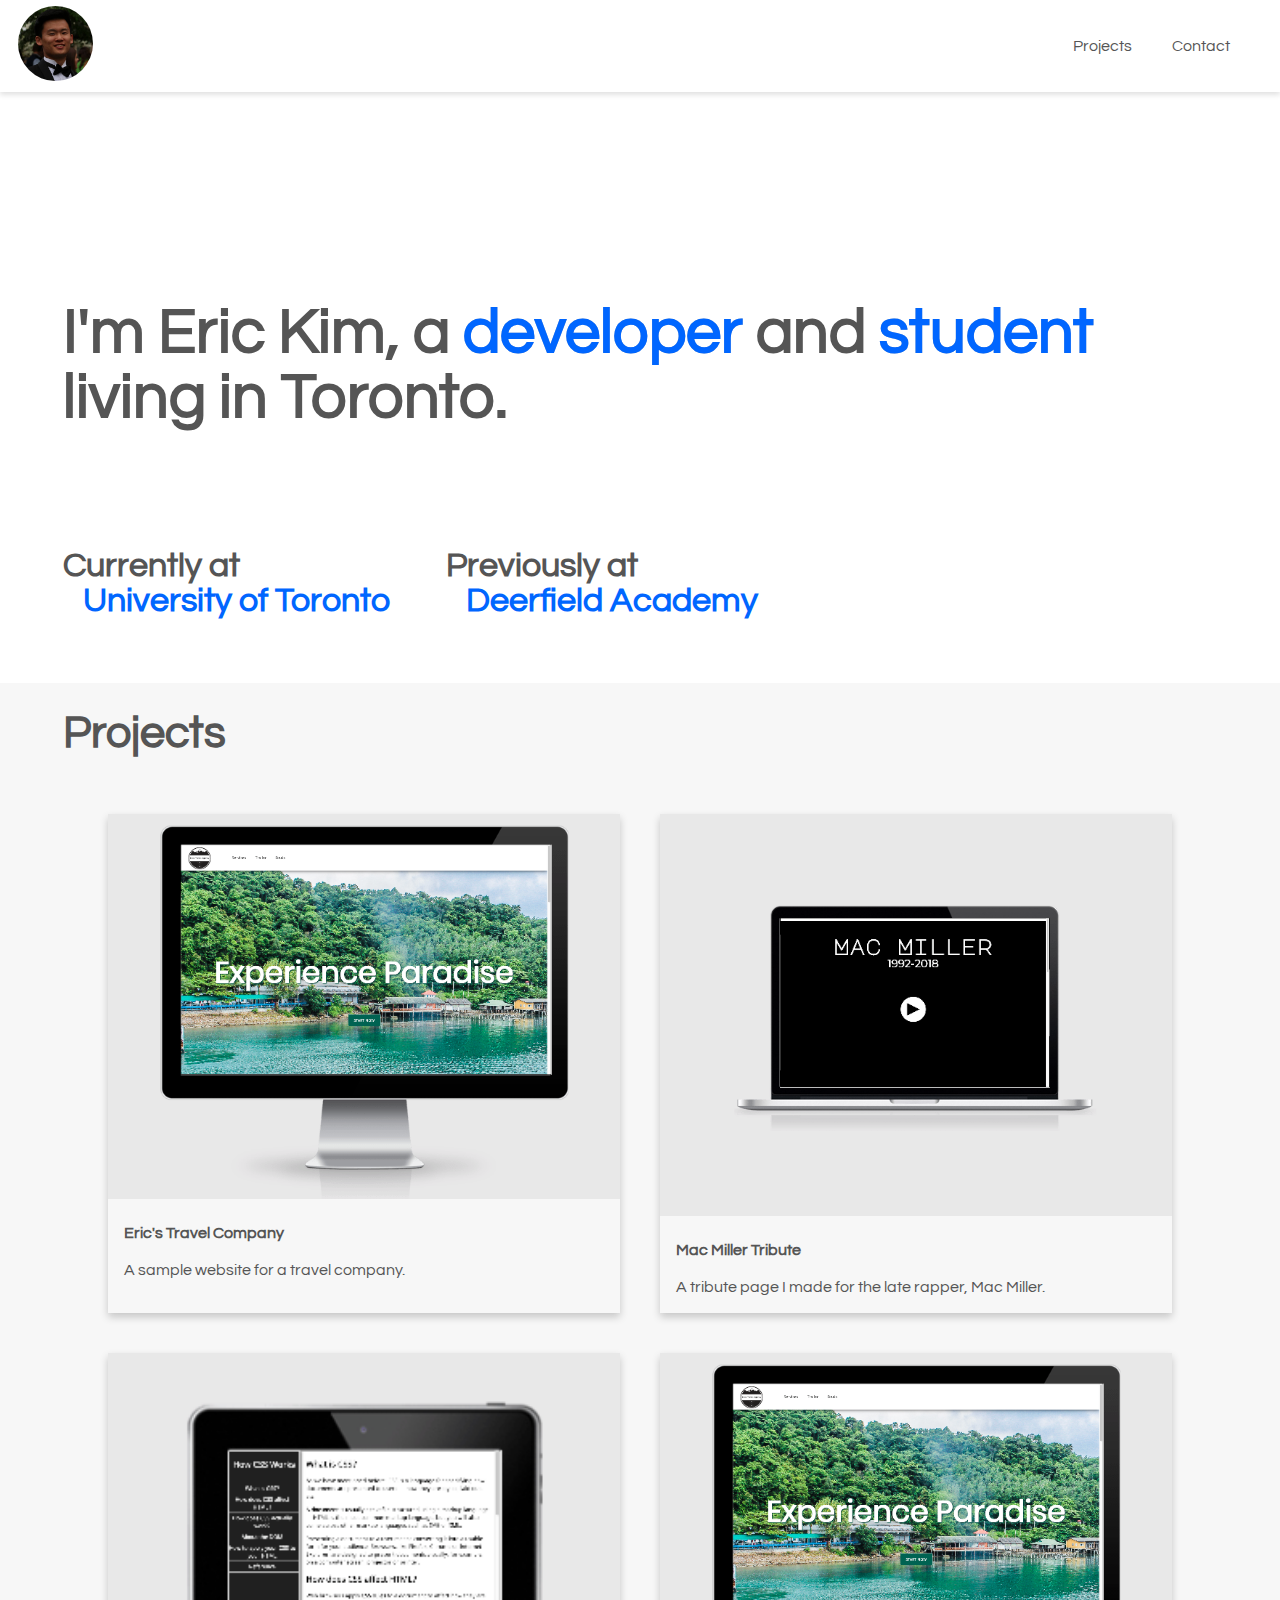
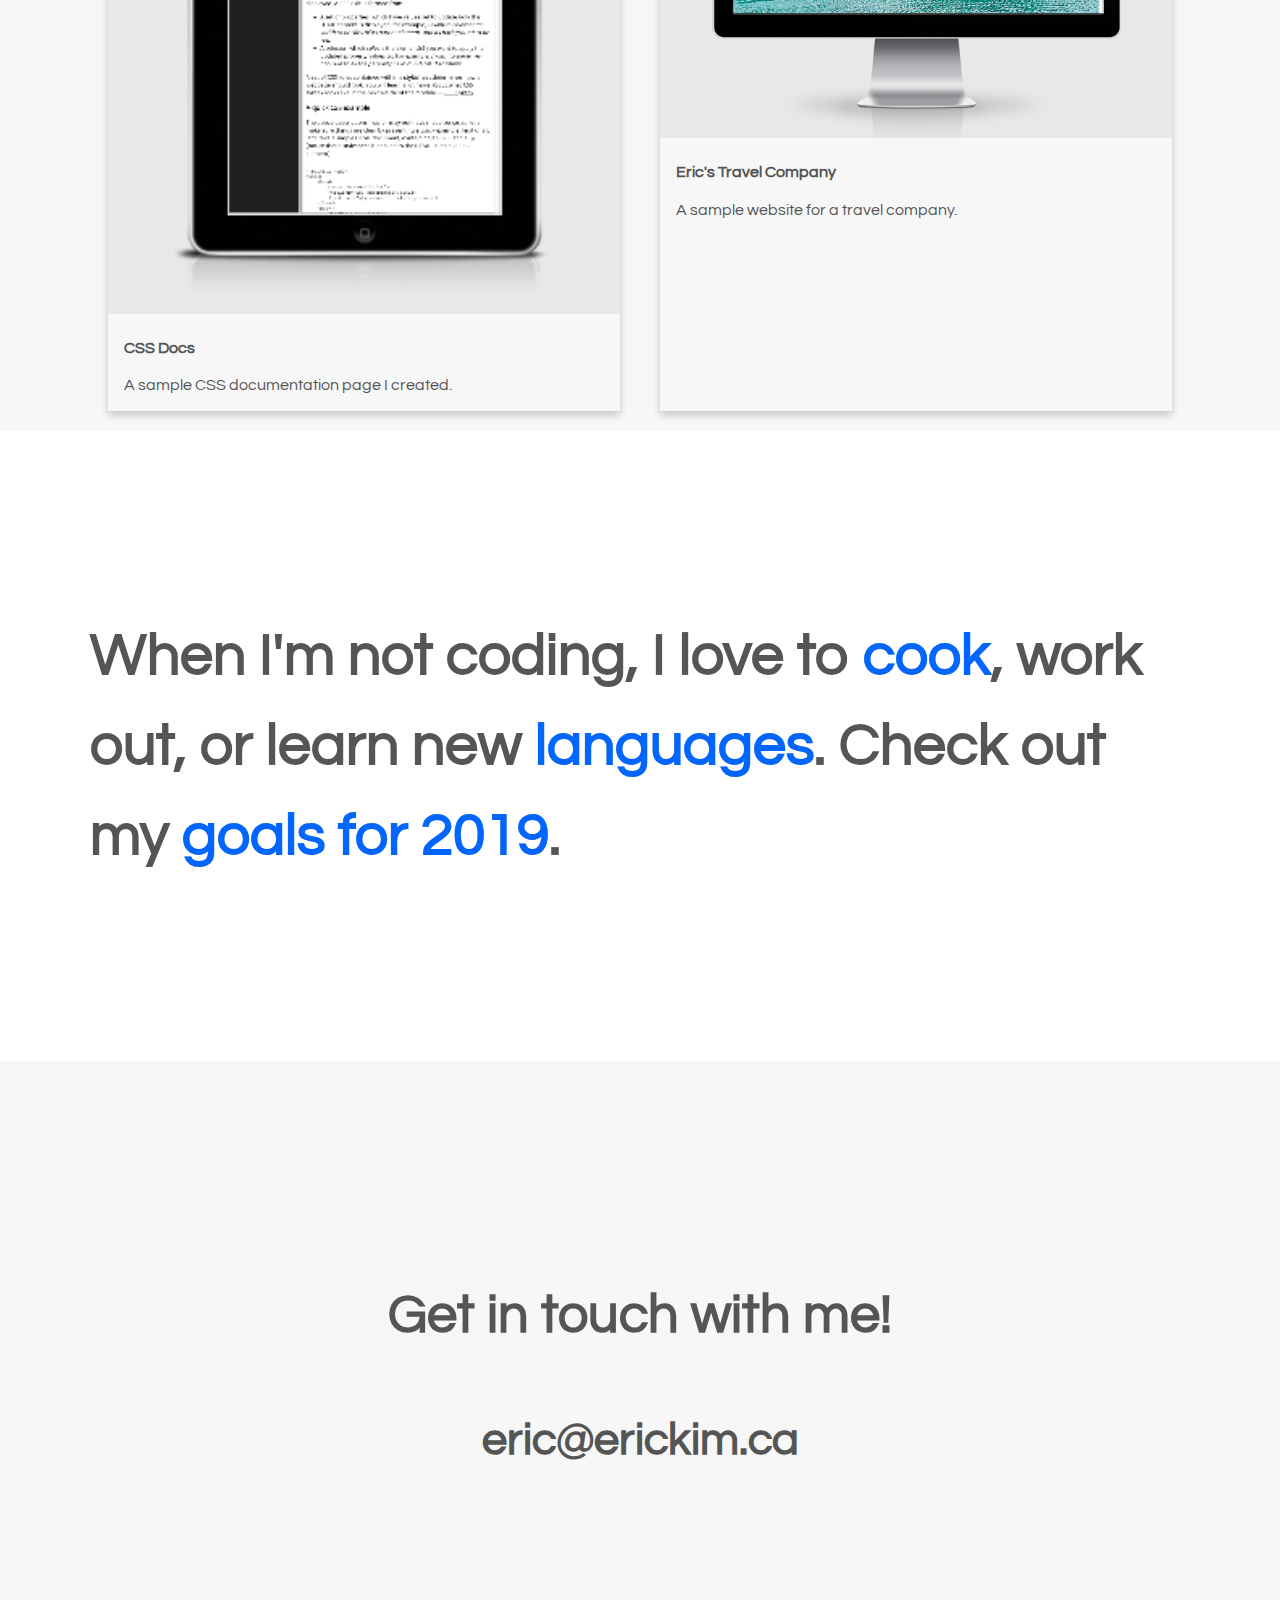
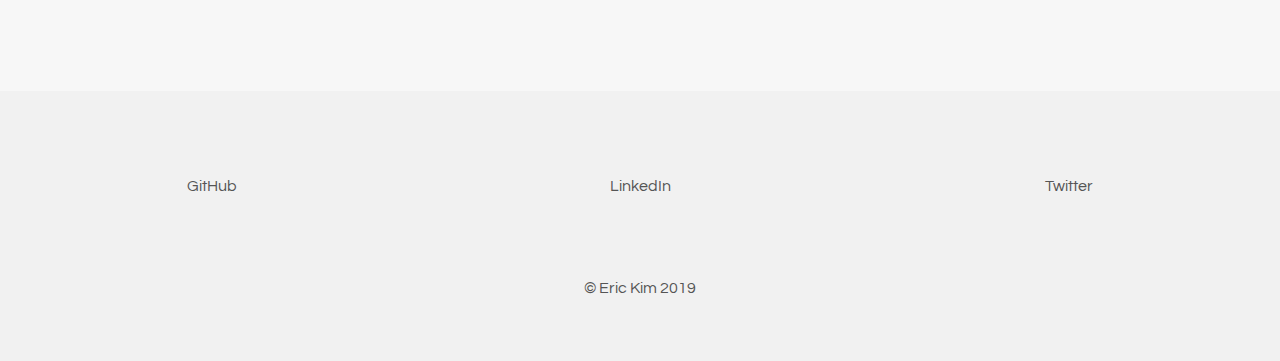
==== index.html @ 54607ae6 "changed footer layout to look better on smaller screens, updated email in extra-about" ====
<!DOCTYPE html>
<html>

<head>
    <meta charset="utf-8" />
    <meta http-equiv="X-UA-Compatible" content="IE=edge">
    <title>Eric Kim - Developer</title>
    <meta name="viewport" content="width=device-width, initial-scale=1">
    <link rel="stylesheet" type="text/css" media="screen" href="main.css" />
    <script src="main.js"></script>
    <link href='https://fonts.googleapis.com/css?family=Questrial' rel='stylesheet'>
    <link href='https://fonts.googleapis.com/css?family=Questrial' rel='stylesheet'>
</head>

<body>
    <nav id="navbar">
        <a href="#Home">
            <div id="profile"><img src="media/profile.jpg"></div>
            <!--<div id="logo"><b>E</b></div>-->
        </a>
        <ul id="nav-list">
            <li>
                <a href="#projects">Projects</a>
            </li>
            <li>
                <a href="#contact">Contact</a>
            </li>
        </ul>
    </nav>
    <section id="welcome-section">
        <h1>I'm Eric Kim, a <a href="https://github.com/realerickim" target="_blank">
            developer</a> and <a href="https://cssu.ca/" target="_blank">student</a> 
            living in Toronto.
        </h1>
    </section>
    <section id="current-status">
        <div id="current-working" class="link-effect">
            <h2>Currently at<br><a href="https://www.utoronto.ca/">University of Toronto</a></h2>
        </div>
        <div id="previously-working" class="link-effect">
            <h2>Previously at<br><a href="https://deerfield.edu/">Deerfield Academy</a></h2>
        </div>
    </section>
    <section id="projects">
        <h2>Projects</h2>
        <div id="project-tiles">   
            <div class="project-tile">
                <a href="https://realerickim.github.io/travel-company/" target="_blank">
                <img src="media/travel.png" style="width: 100%"> <!--Image generated from http://ami.responsivedesign.is-->
                <div class="container">
                    <h4>Eric's Travel Company</h4>
                    <p>A sample website for a travel company.</p>
                </div>
                </a>
            </div>  
            <div class="project-tile">
                <a href="https://realerickim.github.io/mac-tribute/" target="_blank">
                <img src="media/mac.png" style="width: 100%">
                <div class="container">
                    <h4>Mac Miller Tribute</h4>
                    <p>A tribute page I made for the late rapper, Mac Miller.</p>
                </div>
                </a>
            </div>
            <div class="project-tile">
                <a href="https://realerickim.github.io/css-documentation/" target="_blank">
                <img src="media/css-doc.png" style="width: 100%">
                <div class="container">
                    <h4>CSS Docs</h4>
                    <p>A sample CSS documentation page I created.</p>
                </div>
                </a>
            </div>
            <div class="project-tile">
                <a href="" target="_blank">
                <img src="media/travel.png" style="width: 100%">
                <div class="container">
                    <h4>Eric's Travel Company</h4>
                    <p>A sample website for a travel company.</p>
                </div>
                </a>
            </div>
        </div>
    </section>
    <section id="extra-about">
        <h1>When I'm not coding, I love to <a href="https://www.instagram.com/erickimcooks/" target="_blank">
            cook</a>, work out, or learn new <a href="">languages</a>. 
            Check out my <a href="">goals for 2019</a>. 
        </h1> 
    </section>
    <section id="contact">
        <h1>Get in touch with me!</h1>
        <h2>eric@erickim.ca</h2>
    </section>
    <footer>
        <div id="links">
            <a href="https://github.com/realerickim" target="_blank">GitHub</a>
            <a href="https://www.linkedin.com/in/realerickim/" target="_blank">LinkedIn</a>
            <a href="https://twitter.com/realerickim" target="_blank">Twitter</a>
        </div>
        <div id="bottom"><span>&copy; Eric Kim 2019</span></div>
    </footer>
</body>

</html>
---- main.css ----
html, body{
    width: 100%;
    height: 100%;
    margin: 0;
    padding: 0;
    background: white;
    font-family: 'Questrial';
}
#navbar {
    position: absolute;
    top: 0;
    left: 0;
    right: 0;
    padding: 10px;
    width: 100%;
    box-sizing: border-box;
    box-shadow: 0 3px 5px 0 rgb(226, 226, 226);
}
#navbar * {
    display: inline;
}
#nav-list{
    margin-right: 20px;
    line-height: 40px;
    float: right;
    list-style: none;
    display: flex;
    flex-direction: row;
    font-size: 16px;
}
#nav-list a {
    margin-right: 20px;
    margin-left: 20px;
    text-decoration: none;
    color: rgb(85, 85, 85);
}
#profile {
    width: 36px;
    height: 36px;
    float: left;
    margin: 3px;
    margin-left: 15px;
    padding: 12px;
    display: flex;
    justify-content: center;
    align-items: center;
}
#profile img{
    width: 75px;
    height: 75px;
    border-radius: 50%;
}
#logo {
    float: left;
    border-radius: 50%;
    margin: 3px;
    margin-left: 15px;
    width: 36px;
    height: 36px;
    padding: 12px;
    background: rgb(3, 133, 255);
    border: 2px solid rgb(0, 102, 255);
    color: rgb(255, 255, 255);
    text-align: center;
    font: 35px 'Questrial', sans-serif;
}
#logo:hover {
    box-shadow: 2px 3px 5px 0 rgb(128, 128, 128);
}
#welcome-section {
    display: block;
    margin-left: 7vmin;
    margin-right: 5%;
    margin-top: 300px;
    margin-bottom: 10vmin;
}
#welcome-section h1 {
    color: rgb(85, 85, 85);
    font-size: 7vmin;
}
#welcome-section a {
    color: rgb(0, 102, 255);
    text-decoration: none;
    text-shadow: 0px 0.3px 0.3px rgb(187, 187, 187);
}
#welcome-section a:hover {
    color: rgb(85, 85, 85);
}
#current-status {
    color: rgb(85, 85, 85);
    display: flex;
    flex-direction: row;
    justify-content: flex-start;
    font-size: 2.5vmin;
    margin-left: 7vmin;
}
#current-status a {
    text-decoration: none;
    color: rgb(0, 102, 255);
}
#currently-working {
    margin-right: 4vmin;
}
#previously-working {
    margin-left: 4vmin;
}
.link-effect a::before,
.link-effect a::after {
	display: inline-block;
	opacity: 0;
	-webkit-transition: -webkit-transform 0.3s, opacity 0.2s;
	-moz-transition: -moz-transform 0.3s, opacity 0.2s;
	transition: transform 0.3s, opacity 0.2s;
}
.link-effect a::before {
	margin-right: 10px;
	content: '[';
	-webkit-transform: translateX(20px);
	-moz-transform: translateX(20px);
	transform: translateX(20px);
}
.link-effect a::after {
	margin-left: 10px;
	content: ']';
	-webkit-transform: translateX(-20px);
	-moz-transform: translateX(-20px);
	transform: translateX(-20px);
}
.link-effect a:hover::before,
.link-effect a:hover::after,
.link-effect a:focus::before,
.link-effect a:focus::after {
	opacity: 1;
	-webkit-transform: translateX(0px);
	-moz-transform: translateX(0px);
	transform: translateX(0px);
}

#projects {
    background: #f7f7f7;
    width: 100%;
}
#projects a {
    text-decoration: none;
    color: rgb(85, 85, 85);
}
#projects h2 {
    font-size: 5vmin;
    margin-left: 7vmin;
    padding-top: 3vmin;
    color: rgb(85, 85, 85);
}
#project-tiles {
    width: 100%;
    display: flex;
    flex-direction: row;
    flex-wrap: wrap;
    justify-content: center;
}
.project-tile {
    box-shadow: 0 4px 8px 0 rgba(0,0,0,0.2);
    transition: 0.3s;
    width: 40%;
    margin: 20px;
}
.project-tile:hover {
    box-shadow: 0 8px 16px 0 rgba(0,0,0,0.2);
}
.container {
    padding: 2px 16px;
}
#extra-about {
    display: flex;
    align-items: center;
    justify-content: center;
    margin: 10vmin;
    line-height: 10vmin;
    height: 50%;
}
#extra-about h1 {
    color: rgb(85, 85, 85);
    font-size: 6.5vmin;
}
#extra-about a {
    color: rgb(0, 102, 255);
    text-decoration: none;
    text-shadow: 0px 0.3px 0.3px rgb(187, 187, 187);
}
#extra-about a:hover {
    color: rgb(85, 85, 85);
}
#contact {
    background:#f7f7f7;
    height: 70%;
    display: flex;
    flex-direction: column;
    justify-content: center;
    align-items: center;
}
#contact h1 {
    color: rgb(85, 85, 85);
    font-size: 6vmin;
}
#contact h2 {
    color: rgb(85, 85, 85);
    font-size: 5vmin;
}
footer {
    height: 30%;
    background: #f1f1f1;
}
#links {
    height: 70%;
    display: flex;
    flex-direction: row;
    justify-content: space-around;
    align-items: center;
}
#links a {
    margin-right: 20px;
    margin-left: 20px;
    text-decoration: none;
    color: rgb(85, 85, 85);
}
#bottom {
    height: 30%;
    text-align: center;
    margin-bottom: 5px;
}
#bottom span {
    color: rgb(85, 85, 85);
}

@media screen and (max-width: 750px) {
    #welcome-section {
        margin-top: 200px;
    }
}

@media screen and (max-width: 470px) {
    .project-tile {
        width: 80%;
        margin: 20px;
    }
    #current-status {
        font-size: 4vmin;
        margin-left: 7vmin;
    }
    #previously-working {
        display: none;
    }
}

@media screen and (max-width: 365px) {
    #nav-list{
        margin-right: 0;
        line-height: 30px;
        float: right;
        list-style: none;
        display: flex;
        flex-direction: row;
        font-size: 16px;
    }
    #nav-list a {
        margin-right: 10px;
        margin-left: 10px;
        text-decoration: none;
        color: rgb(85, 85, 85);
    }
    #profile {
        width: 36px;
        height: 36px;
        float: left;
        margin-left: 5px;
        display: flex;
        justify-content: center;
        align-items: center;
    }
    #profile img{
        width: 60px;
        height: 60px;
        border-radius: 50%;
    }
}
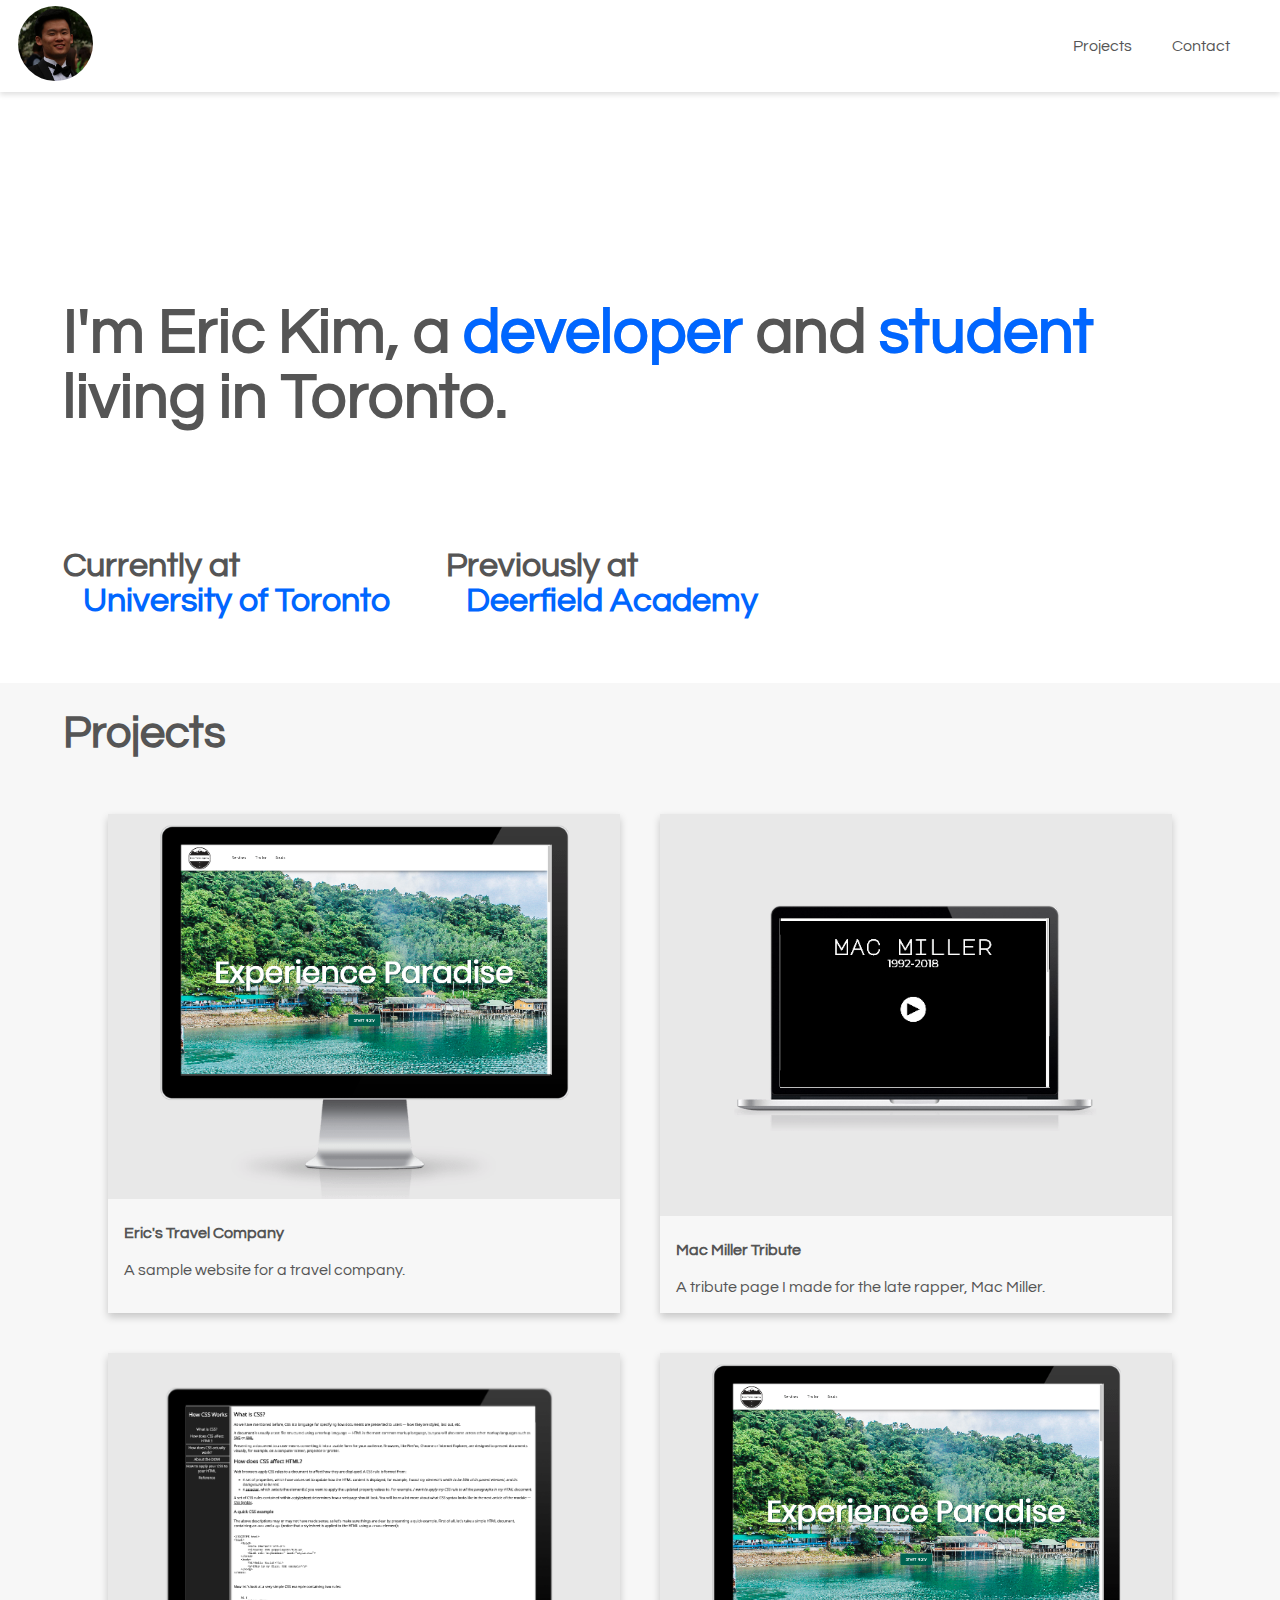
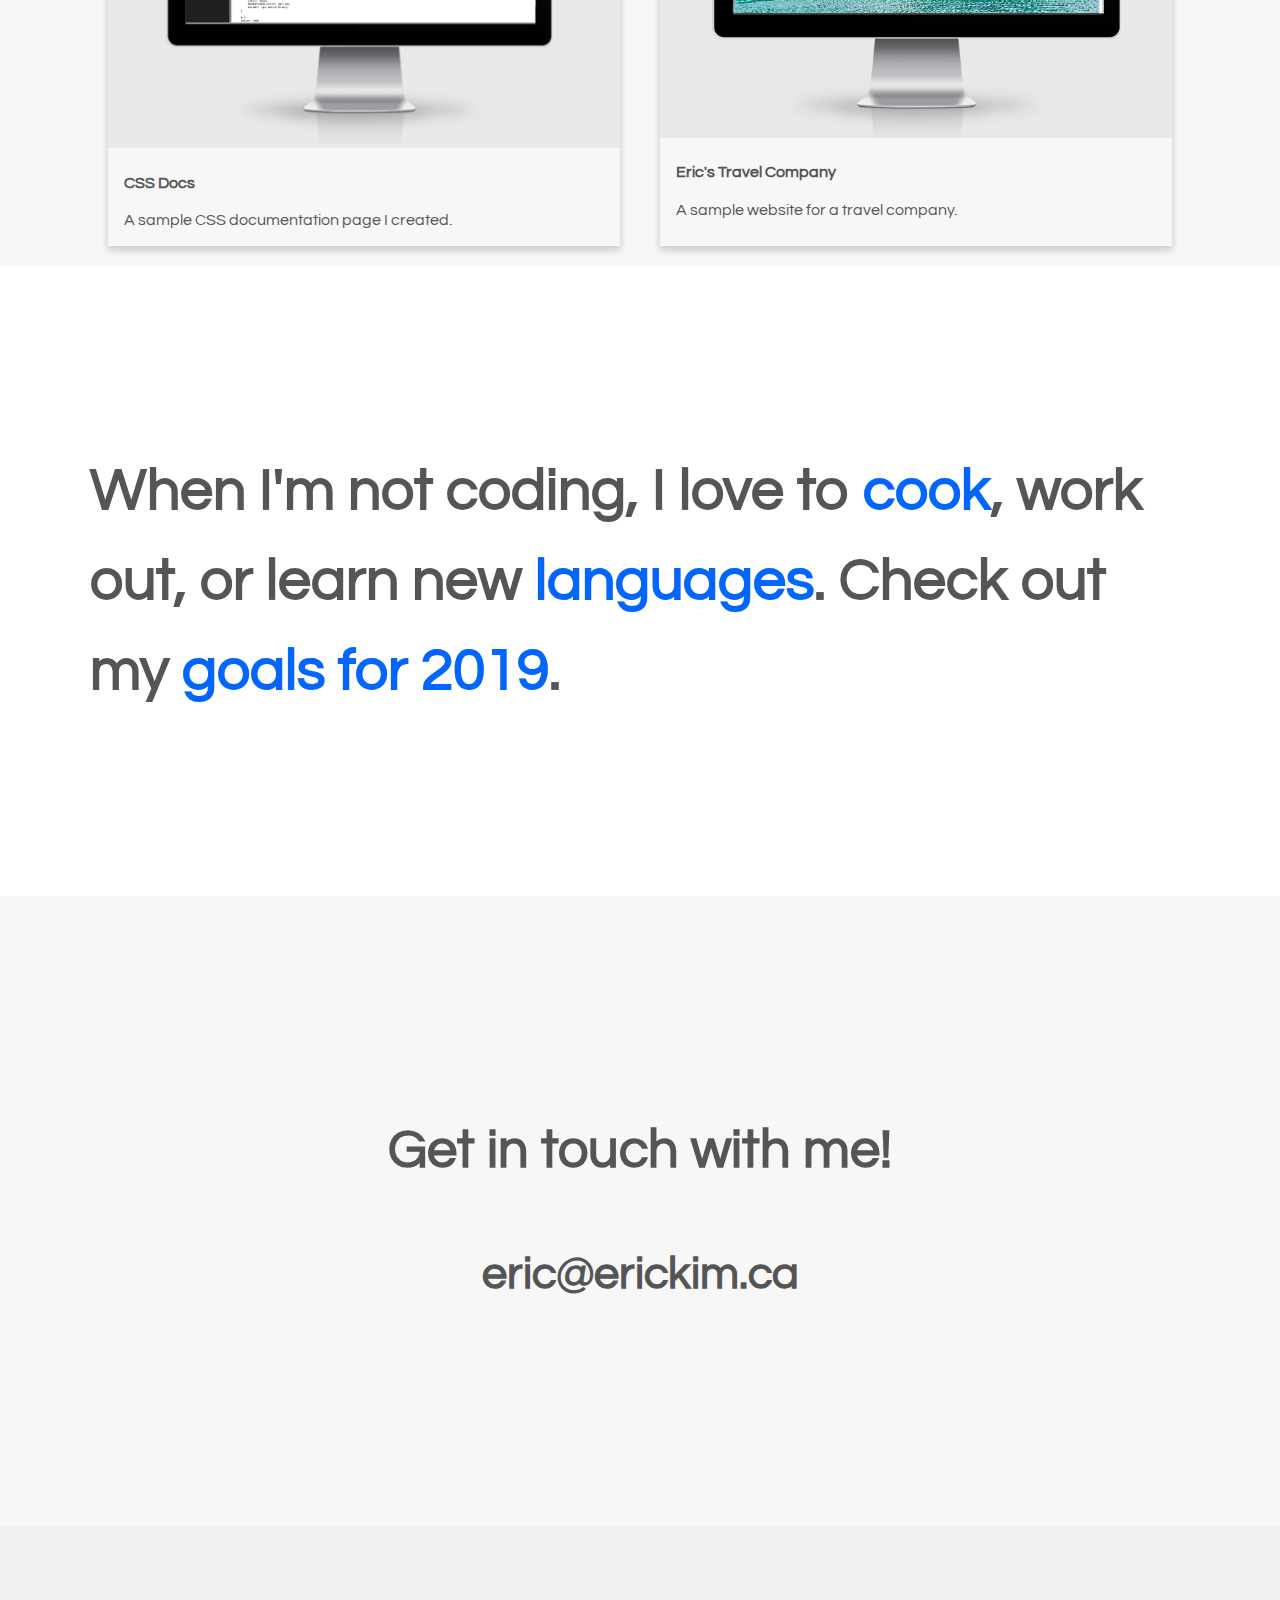
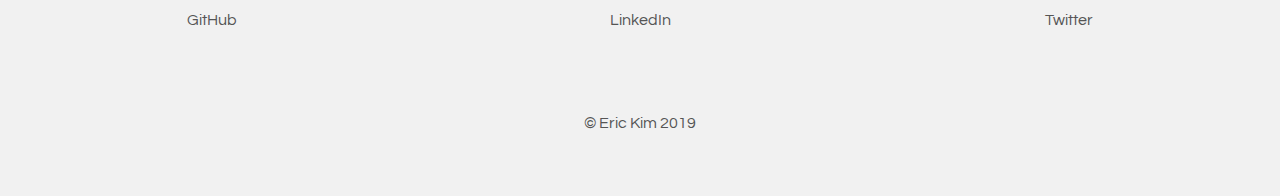
==== commit 4c65d142: "decreased height of project tiles on mobile by taking away description text" ====
--- a/index.html
+++ b/index.html
@@ -49,7 +49,7 @@
                 <img src="media/travel.png" style="width: 100%"> <!--Image generated from http://ami.responsivedesign.is-->
                 <div class="container">
                     <h4>Eric's Travel Company</h4>
-                    <p>A sample website for a travel company.</p>
+                    <p class="description">A sample website for a travel company.</p>
                 </div>
                 </a>
             </div>  
@@ -58,7 +58,7 @@
                 <img src="media/mac.png" style="width: 100%">
                 <div class="container">
                     <h4>Mac Miller Tribute</h4>
-                    <p>A tribute page I made for the late rapper, Mac Miller.</p>
+                    <p class="description">A tribute page I made for the late rapper, Mac Miller.</p>
                 </div>
                 </a>
             </div>
@@ -67,7 +67,7 @@
                 <img src="media/css-doc.png" style="width: 100%">
                 <div class="container">
                     <h4>CSS Docs</h4>
-                    <p>A sample CSS documentation page I created.</p>
+                    <p class="description">A sample CSS documentation page I created.</p>
                 </div>
                 </a>
             </div>
@@ -76,7 +76,7 @@
                 <img src="media/travel.png" style="width: 100%">
                 <div class="container">
                     <h4>Eric's Travel Company</h4>
-                    <p>A sample website for a travel company.</p>
+                    <p class="description">A sample website for a travel company.</p>
                 </div>
                 </a>
             </div>
--- a/main.css
+++ b/main.css
@@ -235,6 +235,9 @@
     #welcome-section {
         margin-top: 200px;
     }
+    .description {
+        display: none;
+    }
 }
 
 @media screen and (max-width: 470px) {
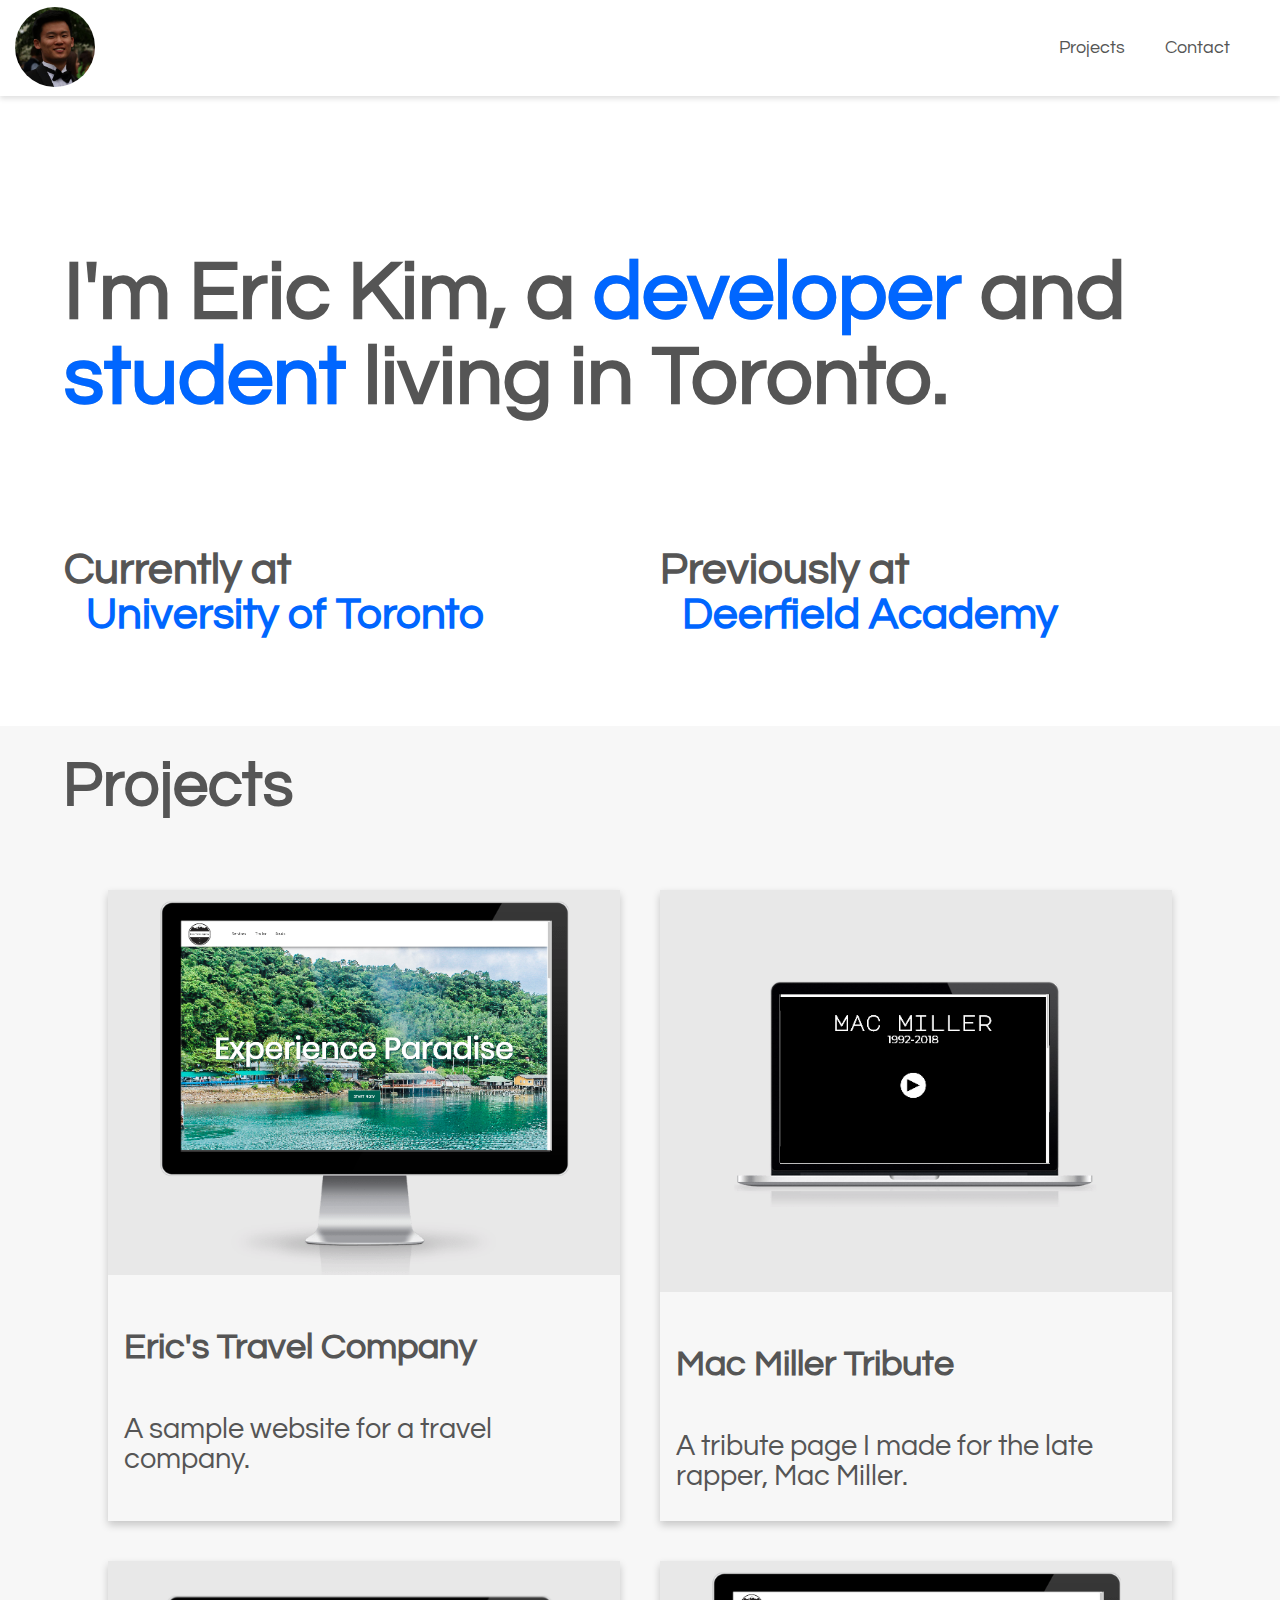
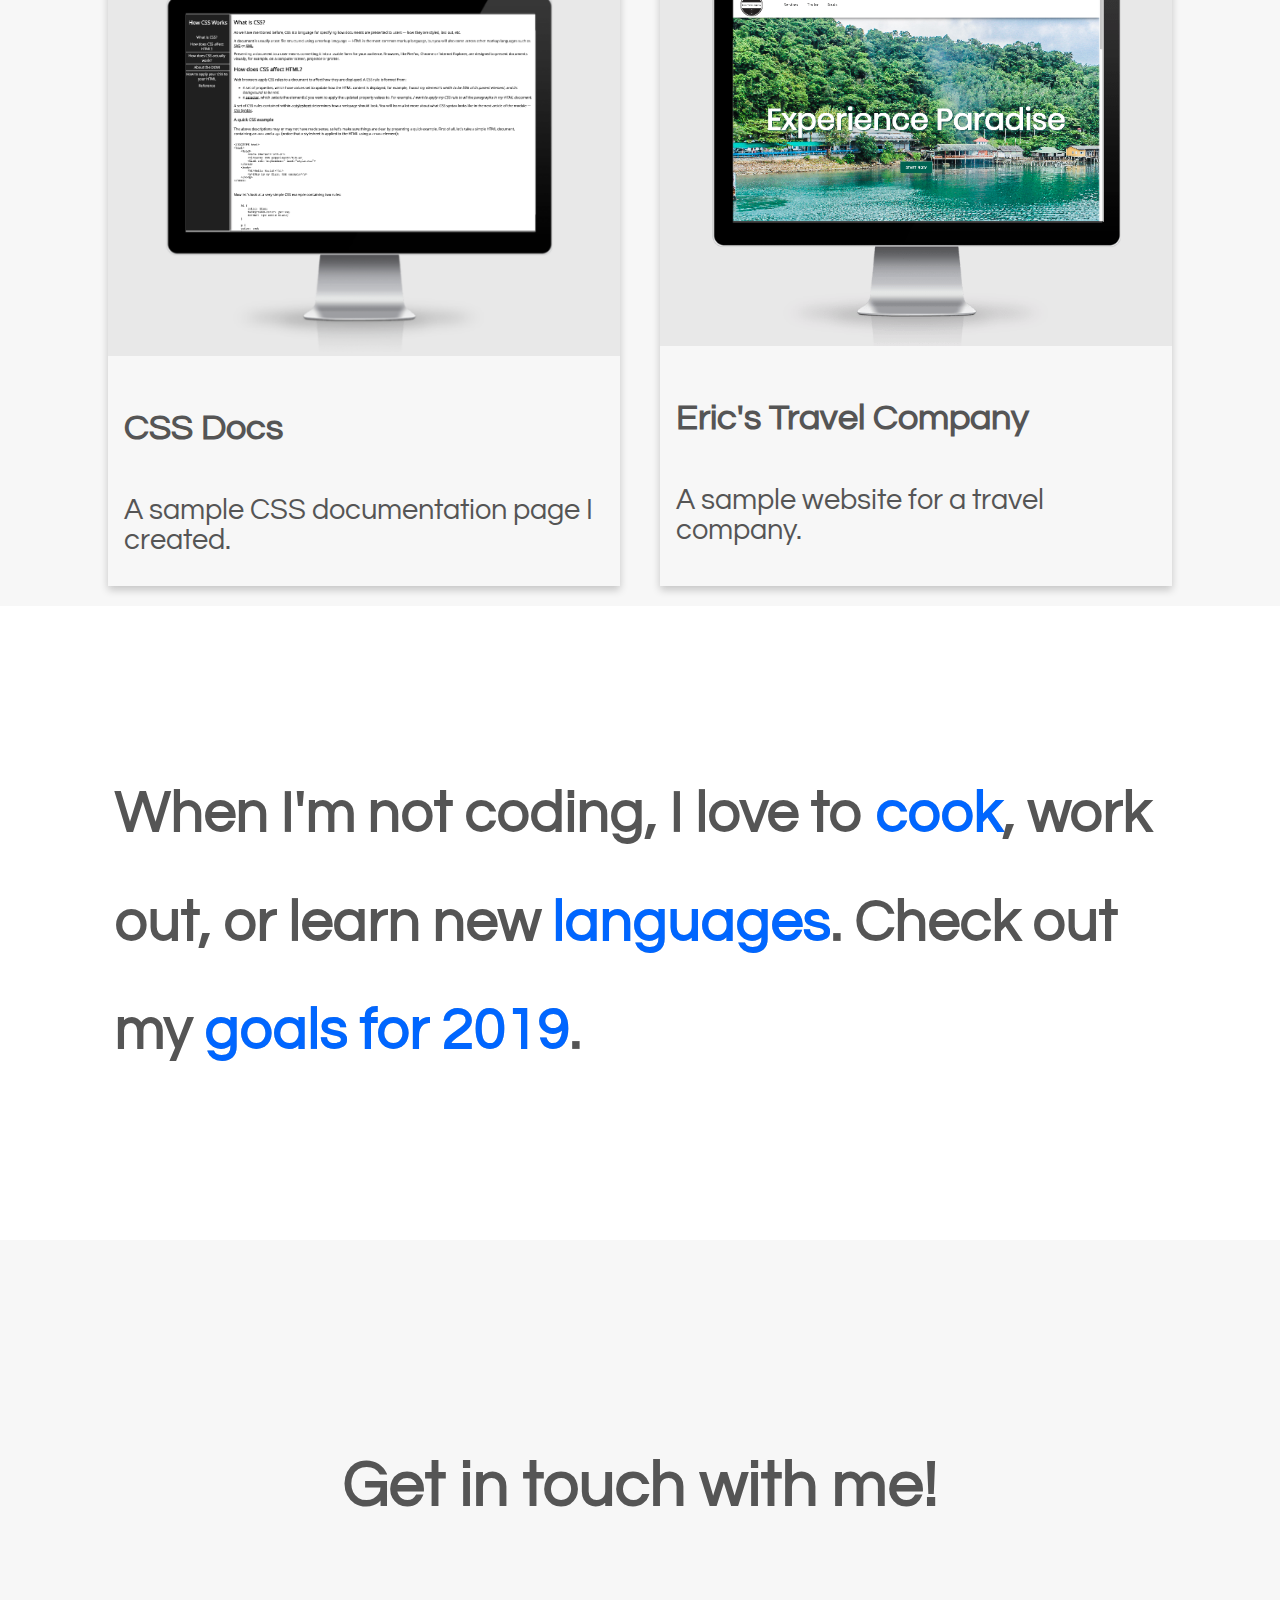
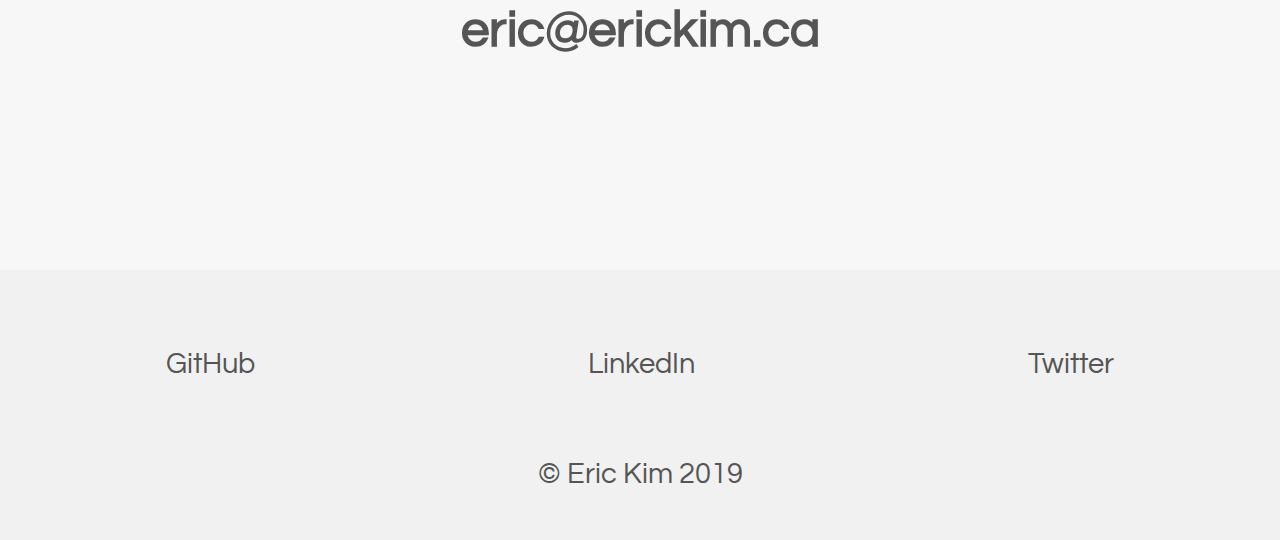
==== commit 9625653d: "made current status links open in new tab, added links to extra about" ====
--- a/index.html
+++ b/index.html
@@ -8,7 +8,6 @@
     <meta name="viewport" content="width=device-width, initial-scale=1">
     <link rel="stylesheet" type="text/css" media="screen" href="main.css" />
     <script src="main.js"></script>
-    <link href='https://fonts.googleapis.com/css?family=Questrial' rel='stylesheet'>
     <link href='https://fonts.googleapis.com/css?family=Questrial' rel='stylesheet'>
 </head>
 
@@ -35,10 +34,10 @@
     </section>
     <section id="current-status">
         <div id="current-working" class="link-effect">
-            <h2>Currently at<br><a href="https://www.utoronto.ca/">University of Toronto</a></h2>
+            <h2>Currently at<br><a href="https://www.utoronto.ca/" target="_blank">University of Toronto</a></h2>
         </div>
         <div id="previously-working" class="link-effect">
-            <h2>Previously at<br><a href="https://deerfield.edu/">Deerfield Academy</a></h2>
+            <h2>Previously at<br><a href="https://deerfield.edu/" target="_blank">Deerfield Academy</a></h2>
         </div>
     </section>
     <section id="projects">
@@ -84,8 +83,8 @@
     </section>
     <section id="extra-about">
         <h1>When I'm not coding, I love to <a href="https://www.instagram.com/erickimcooks/" target="_blank">
-            cook</a>, work out, or learn new <a href="">languages</a>. 
-            Check out my <a href="">goals for 2019</a>. 
+            cook</a>, work out, or learn new <a href="https://www.duolingo.com/realerickim" target="_blank">languages</a>. 
+            Check out my <a href="goals.html">goals for 2019</a>. 
         </h1> 
     </section>
     <section id="contact">
--- a/main.css
+++ b/main.css
@@ -26,7 +26,7 @@
     list-style: none;
     display: flex;
     flex-direction: row;
-    font-size: 16px;
+    font-size: 18px;
 }
 #nav-list a {
     margin-right: 20px;
@@ -38,7 +38,7 @@
     width: 36px;
     height: 36px;
     float: left;
-    margin: 3px;
+    margin: 7px;
     margin-left: 15px;
     padding: 12px;
     display: flex;
@@ -46,8 +46,8 @@
     align-items: center;
 }
 #profile img{
-    width: 75px;
-    height: 75px;
+    height: 80px;
+    width: 80px;
     border-radius: 50%;
 }
 #logo {
@@ -69,14 +69,14 @@
 }
 #welcome-section {
     display: block;
-    margin-left: 7vmin;
-    margin-right: 5%;
-    margin-top: 300px;
+    margin-left: 5vmax;
+    margin-right: 5vmax;
+    margin-top: 250px;
     margin-bottom: 10vmin;
 }
 #welcome-section h1 {
     color: rgb(85, 85, 85);
-    font-size: 7vmin;
+    font-size: 6.5vmax;
 }
 #welcome-section a {
     color: rgb(0, 102, 255);
@@ -91,18 +91,18 @@
     display: flex;
     flex-direction: row;
     justify-content: flex-start;
-    font-size: 2.5vmin;
-    margin-left: 7vmin;
+    font-size: 2.3vmax;
+    margin-left: 5vmax;
 }
 #current-status a {
     text-decoration: none;
     color: rgb(0, 102, 255);
 }
 #currently-working {
-    margin-right: 4vmin;
+    margin-right: 12vw;
 }
 #previously-working {
-    margin-left: 4vmin;
+    margin-left: 12vw;
 }
 .link-effect a::before,
 .link-effect a::after {
@@ -145,7 +145,7 @@
     color: rgb(85, 85, 85);
 }
 #projects h2 {
-    font-size: 5vmin;
+    font-size: 7vmin;
     margin-left: 7vmin;
     padding-top: 3vmin;
     color: rgb(85, 85, 85);
@@ -163,6 +163,12 @@
     width: 40%;
     margin: 20px;
 }
+.project-tile h4 {
+    font-size: 4vmin;
+}
+.project-tile p {
+    font-size: 3.2vmin;
+}
 .project-tile:hover {
     box-shadow: 0 8px 16px 0 rgba(0,0,0,0.2);
 }
@@ -173,13 +179,13 @@
     display: flex;
     align-items: center;
     justify-content: center;
-    margin: 10vmin;
-    line-height: 10vmin;
-    height: 50%;
+    margin: 9vmax;
+    line-height: 8.5vmax;
+    max-height: 100%;
 }
 #extra-about h1 {
     color: rgb(85, 85, 85);
-    font-size: 6.5vmin;
+    font-size: 4.5vmax;
 }
 #extra-about a {
     color: rgb(0, 102, 255);
@@ -198,14 +204,18 @@
     align-items: center;
 }
 #contact h1 {
-    color: rgb(85, 85, 85);
-    font-size: 6vmin;
+    text-align: center;
+    margin-left: 6vmax;
+    margin-right: 6vmax;
+    color: rgb(85, 85, 85);
+    font-size: 5vmax;
 }
 #contact h2 {
     color: rgb(85, 85, 85);
-    font-size: 5vmin;
+    font-size: 4vmax;
 }
 footer {
+    font-size: 2.3vmax;
     height: 30%;
     background: #f1f1f1;
 }
@@ -236,6 +246,9 @@
         margin-top: 200px;
     }
     .description {
+        display: none;
+    }
+    #previously-working {
         display: none;
     }
 }
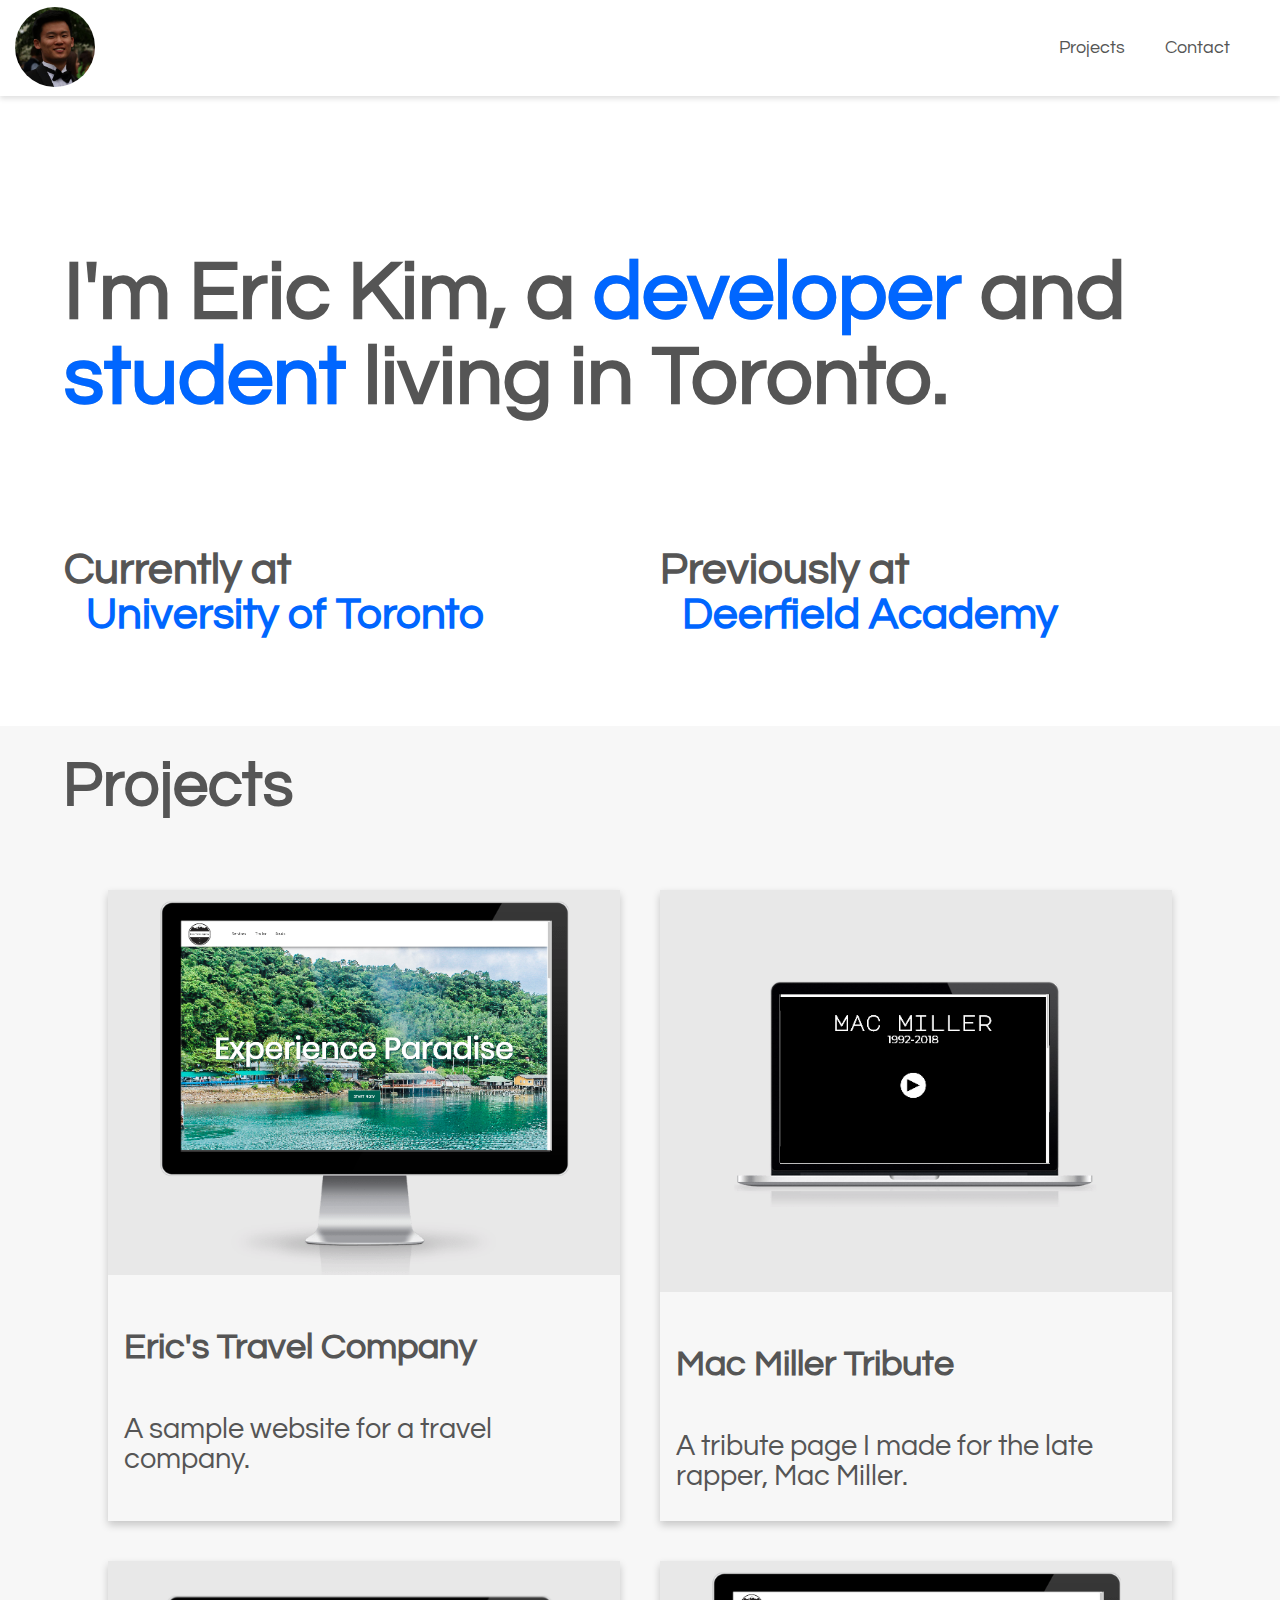
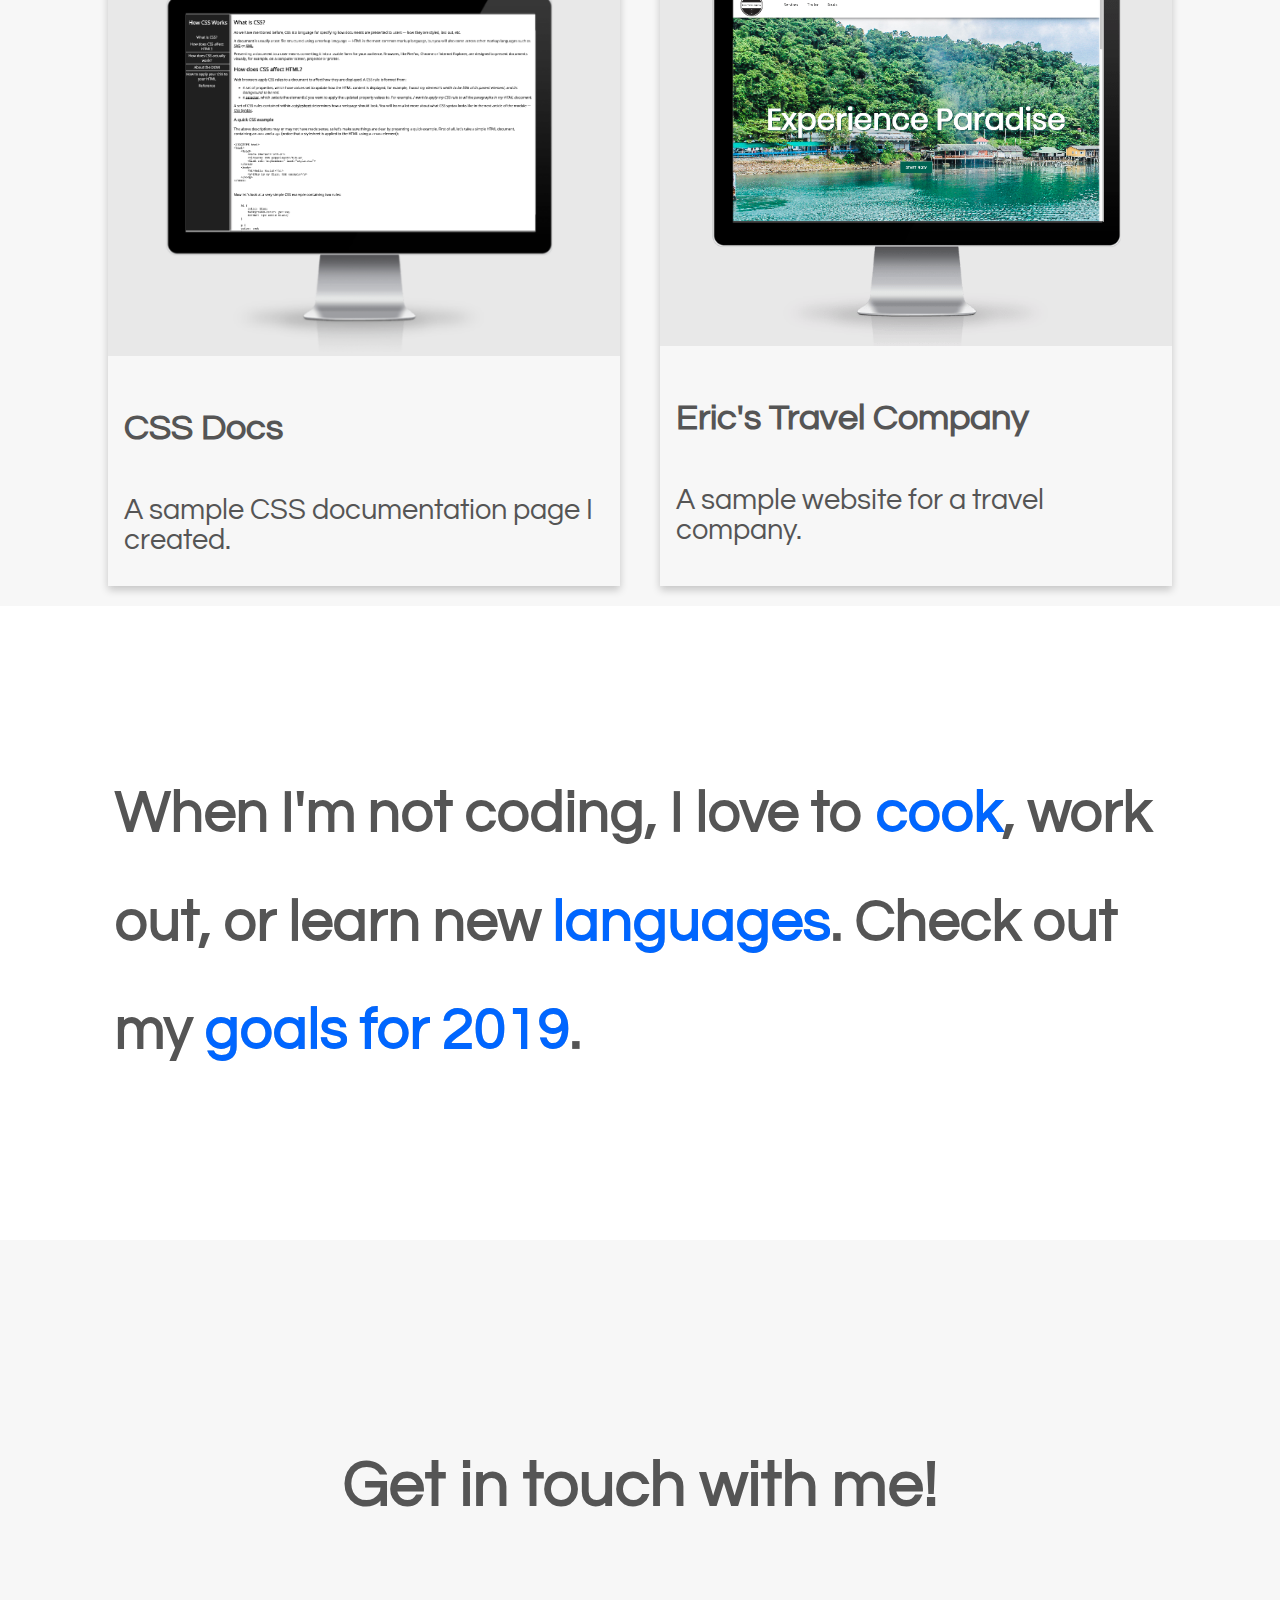
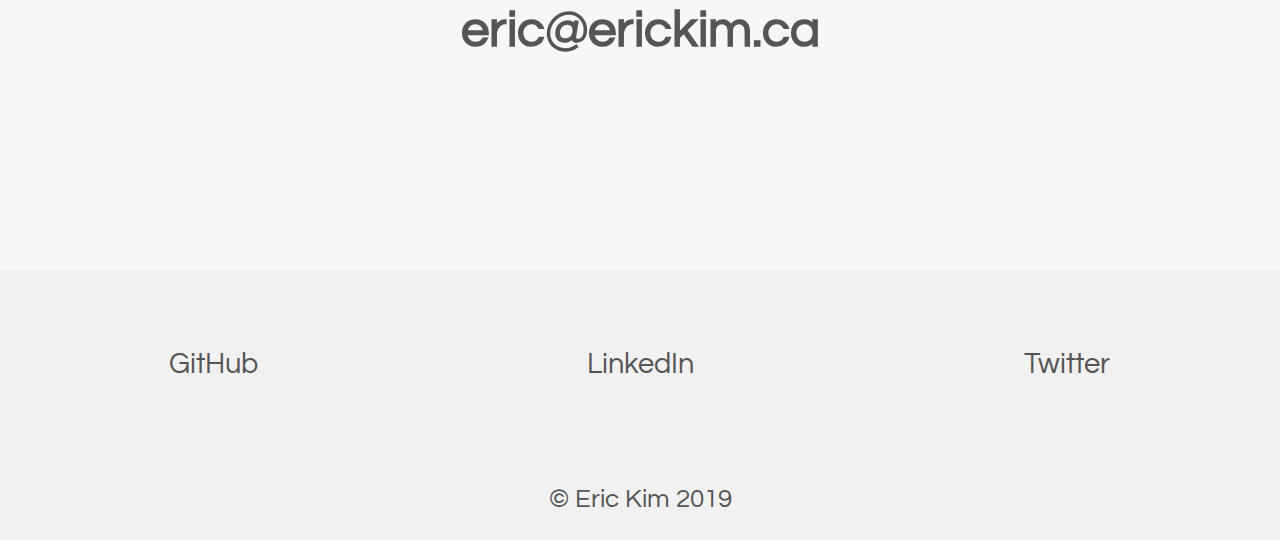
==== commit c0951084: "changed background color when hovering over footer links" ====
--- a/index.html
+++ b/index.html
@@ -1,5 +1,5 @@
 <!DOCTYPE html>
-<html>
+<html lang="en">
 
 <head>
     <meta charset="utf-8" />
@@ -13,9 +13,8 @@
 
 <body>
     <nav id="navbar">
-        <a href="#Home">
-            <div id="profile"><img src="media/profile.jpg"></div>
-            <!--<div id="logo"><b>E</b></div>-->
+        <a href="index.html">
+            <div id="profile"><img src="media/profile.jpg" alt="Profile photo of Eric Kim"></div>
         </a>
         <ul id="nav-list">
             <li>
@@ -45,7 +44,7 @@
         <div id="project-tiles">   
             <div class="project-tile">
                 <a href="https://realerickim.github.io/travel-company/" target="_blank">
-                <img src="media/travel.png" style="width: 100%"> <!--Image generated from http://ami.responsivedesign.is-->
+                <img src="media/travel.png" style="width: 100%" alt="Screenshot of the Eric's Travel Company website"> <!--Image generated from http://ami.responsivedesign.is-->
                 <div class="container">
                     <h4>Eric's Travel Company</h4>
                     <p class="description">A sample website for a travel company.</p>
@@ -54,7 +53,7 @@
             </div>  
             <div class="project-tile">
                 <a href="https://realerickim.github.io/mac-tribute/" target="_blank">
-                <img src="media/mac.png" style="width: 100%">
+                <img src="media/mac.png" style="width: 100%" alt="Screenshot of the Mac Miller Tribute page">
                 <div class="container">
                     <h4>Mac Miller Tribute</h4>
                     <p class="description">A tribute page I made for the late rapper, Mac Miller.</p>
@@ -63,7 +62,7 @@
             </div>
             <div class="project-tile">
                 <a href="https://realerickim.github.io/css-documentation/" target="_blank">
-                <img src="media/css-doc.png" style="width: 100%">
+                <img src="media/css-doc.png" style="width: 100%" alt="Screenshot of Eric's CSS Documentation page">
                 <div class="container">
                     <h4>CSS Docs</h4>
                     <p class="description">A sample CSS documentation page I created.</p>
@@ -72,7 +71,7 @@
             </div>
             <div class="project-tile">
                 <a href="" target="_blank">
-                <img src="media/travel.png" style="width: 100%">
+                <img src="media/travel.png" style="width: 100%" alt="Screenshot of one of Eric's Projects">
                 <div class="container">
                     <h4>Eric's Travel Company</h4>
                     <p class="description">A sample website for a travel company.</p>
@@ -93,9 +92,9 @@
     </section>
     <footer>
         <div id="links">
-            <a href="https://github.com/realerickim" target="_blank">GitHub</a>
-            <a href="https://www.linkedin.com/in/realerickim/" target="_blank">LinkedIn</a>
-            <a href="https://twitter.com/realerickim" target="_blank">Twitter</a>
+            <a href="https://github.com/realerickim" target="_blank" id="link">GitHub</a>
+            <a href="https://www.linkedin.com/in/realerickim/" target="_blank" id="link">LinkedIn</a>
+            <a href="https://twitter.com/realerickim" target="_blank" id="link">Twitter</a>
         </div>
         <div id="bottom"><span>&copy; Eric Kim 2019</span></div>
     </footer>
--- a/main.css
+++ b/main.css
@@ -227,18 +227,62 @@
     align-items: center;
 }
 #links a {
-    margin-right: 20px;
-    margin-left: 20px;
-    text-decoration: none;
-    color: rgb(85, 85, 85);
+    text-decoration: none;
+    color: rgb(85, 85, 85);
+}
+#link {
+    width: 100%;
+    height: 100%;
+    display: flex;
+    flex-direction: row;
+    justify-content: center;
+    align-items: center;
+}
+#link:hover{
+    background-color: rgb(223, 219, 219);
+    border-radius: 2px;
 }
 #bottom {
     height: 30%;
-    text-align: center;
-    margin-bottom: 5px;
+    display: flex;
+    flex-direction: row;
+    justify-content: center;
+    align-items: center;
+    font-size: 2vmax;
 }
 #bottom span {
     color: rgb(85, 85, 85);
+}
+#goals {
+    margin-top: 75px;
+    padding: 5vmax;
+    font-size: 3vmax;
+}
+#goals li {
+    margin-bottom: 15vmax;
+}
+#goals h1 {
+    font-size: 6vmax;
+}
+.progress {
+    background-color: rgb(175, 175, 175);
+    border-radius: 15px;
+    height: 4vmax;
+    padding: 5px;
+    display: flex;
+    align-items: center;
+}
+.progress > div {
+    background: blue;
+    border-radius: 15px;
+    height: 3.5vmax;
+    color: white;
+    display: flex;
+    align-items: center;
+}
+.progress span {
+    padding: 5px;
+    margin: 5px;
 }
 
 @media screen and (max-width: 750px) {
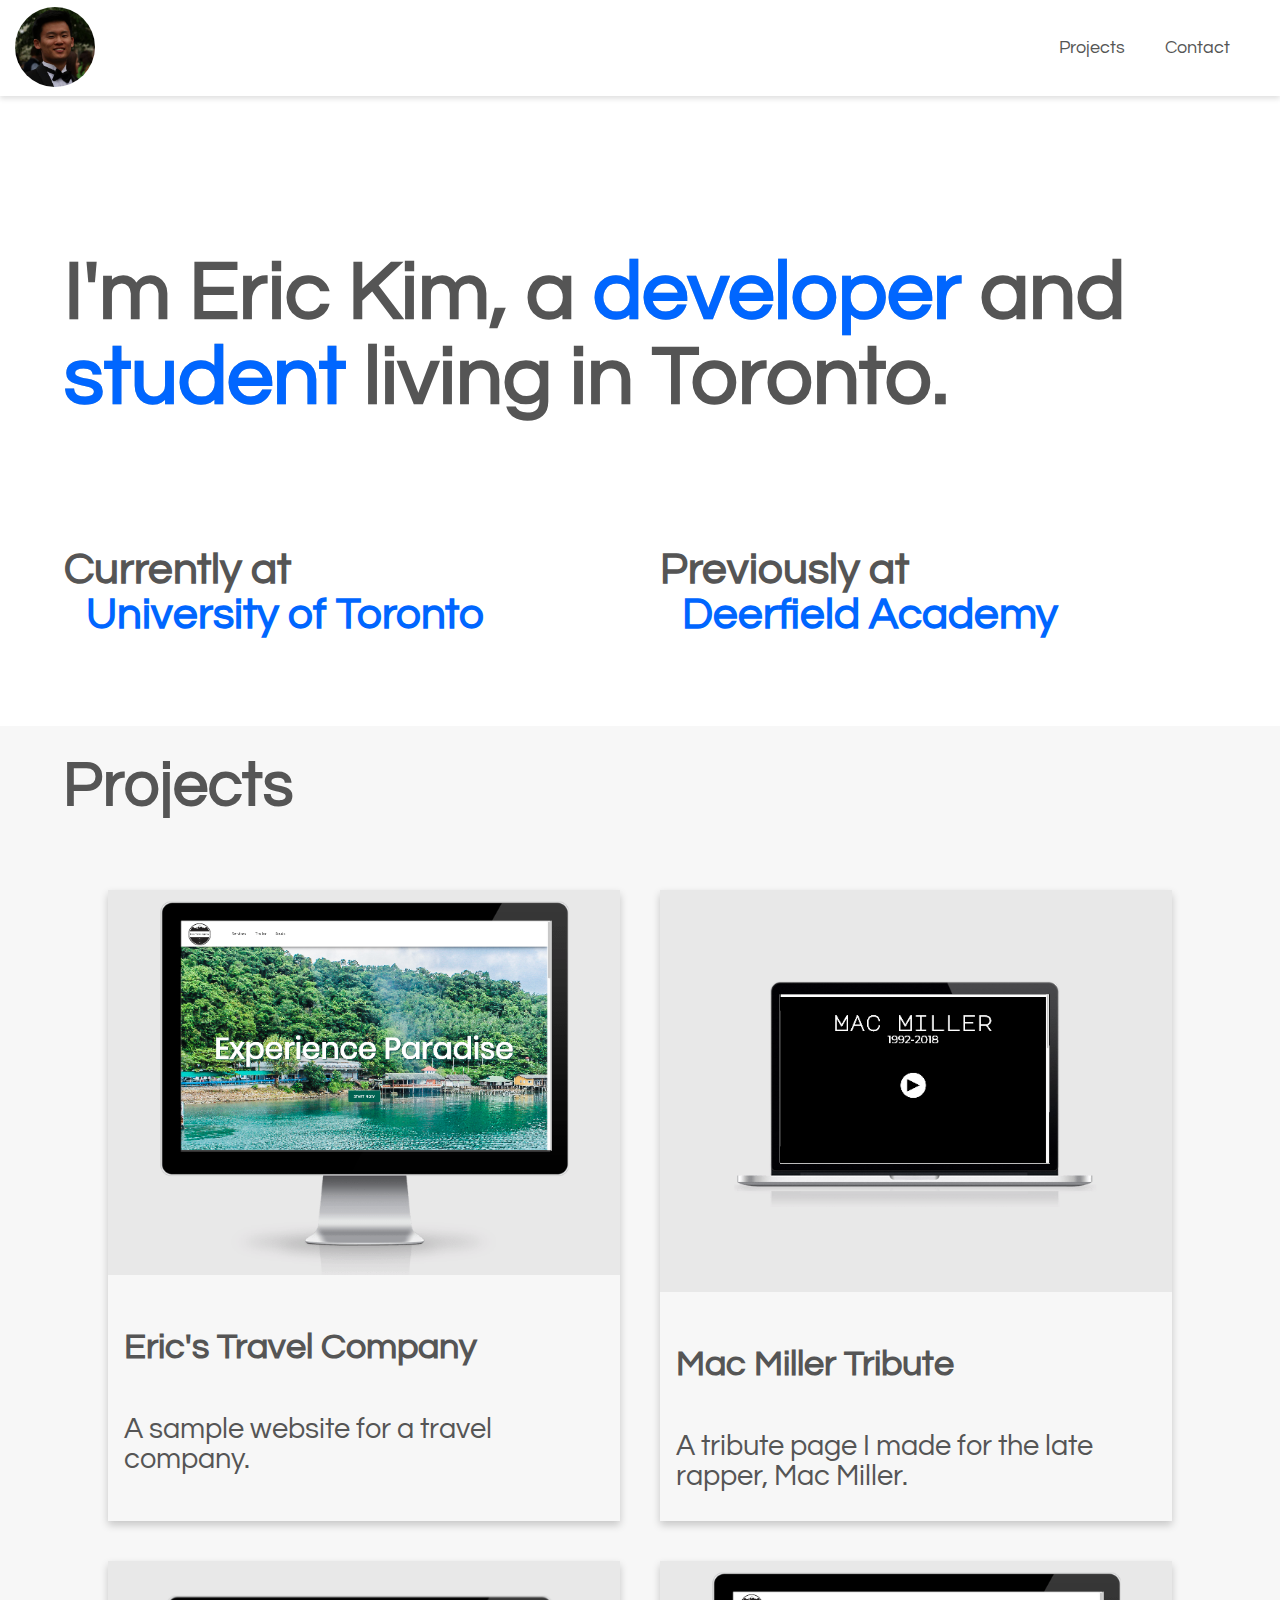
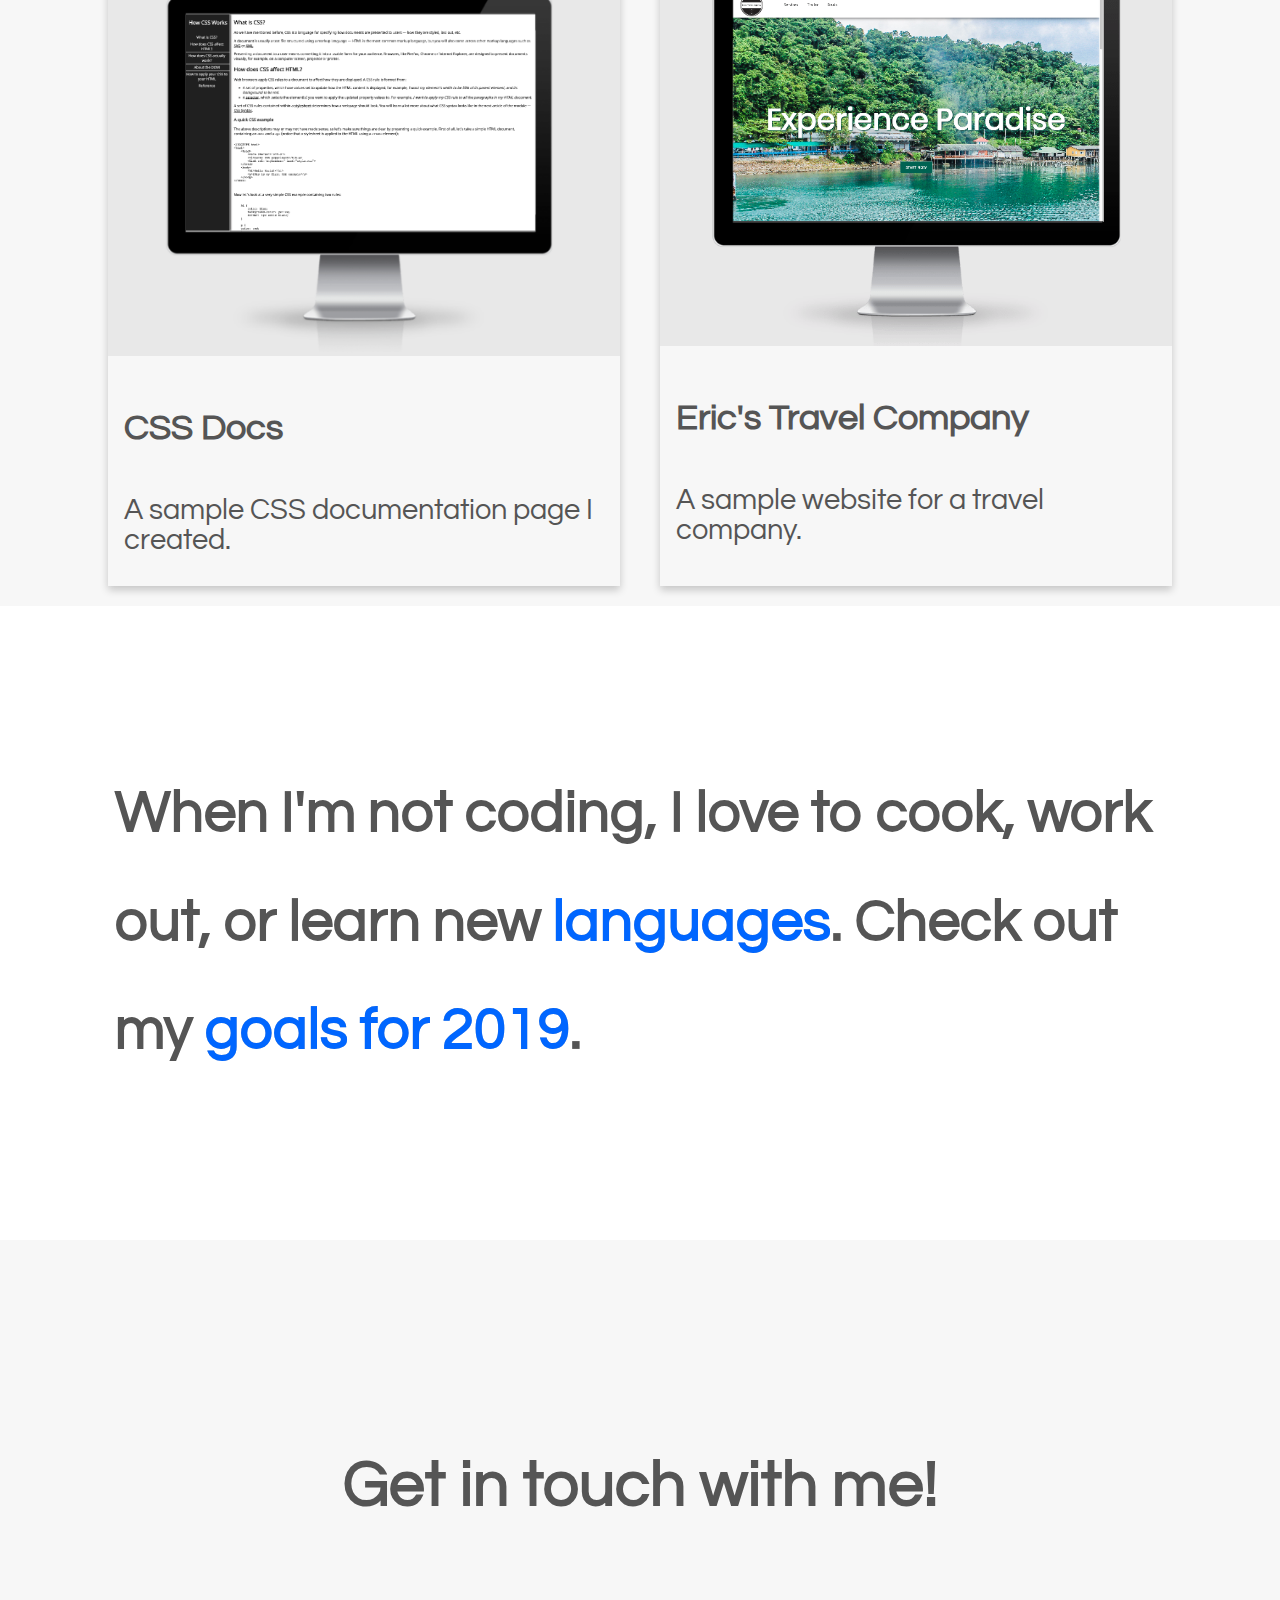
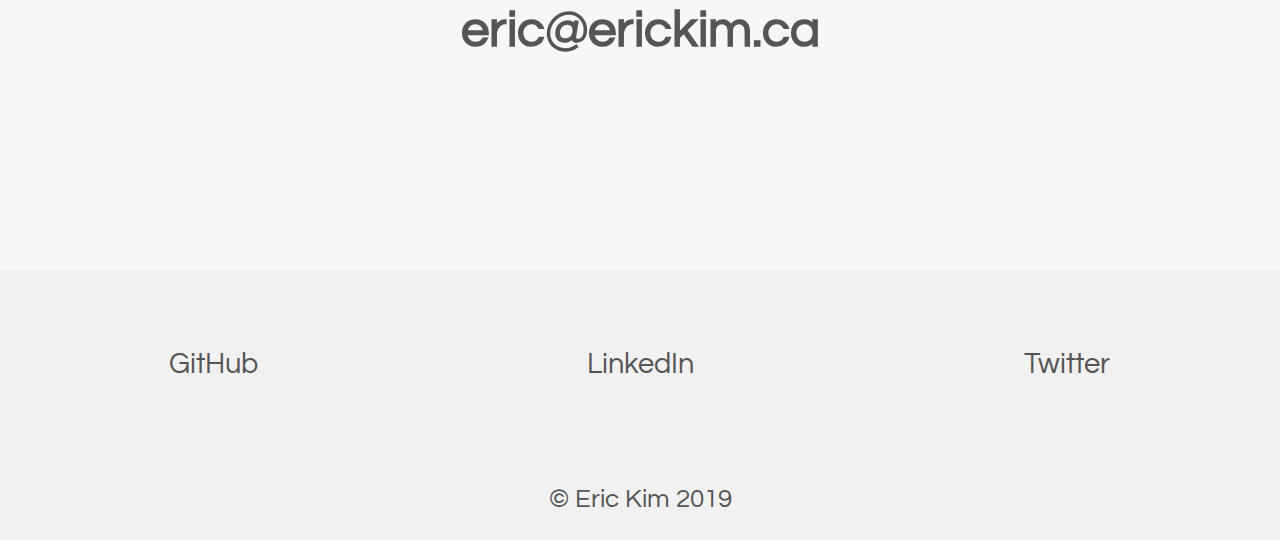
==== commit 4e28a502: "updated goals and changed cooking link destination" ====
--- a/index.html
+++ b/index.html
@@ -81,7 +81,7 @@
         </div>
     </section>
     <section id="extra-about">
-        <h1>When I'm not coding, I love to <a href="https://www.instagram.com/erickimcooks/" target="_blank">
+        <h1>When I'm not coding, I love to <a href="https://www.instagram.com/uoftcooks/" target="_blank"></a>
             cook</a>, work out, or learn new <a href="https://www.duolingo.com/realerickim" target="_blank">languages</a>. 
             Check out my <a href="goals.html">goals for 2019</a>. 
         </h1> 
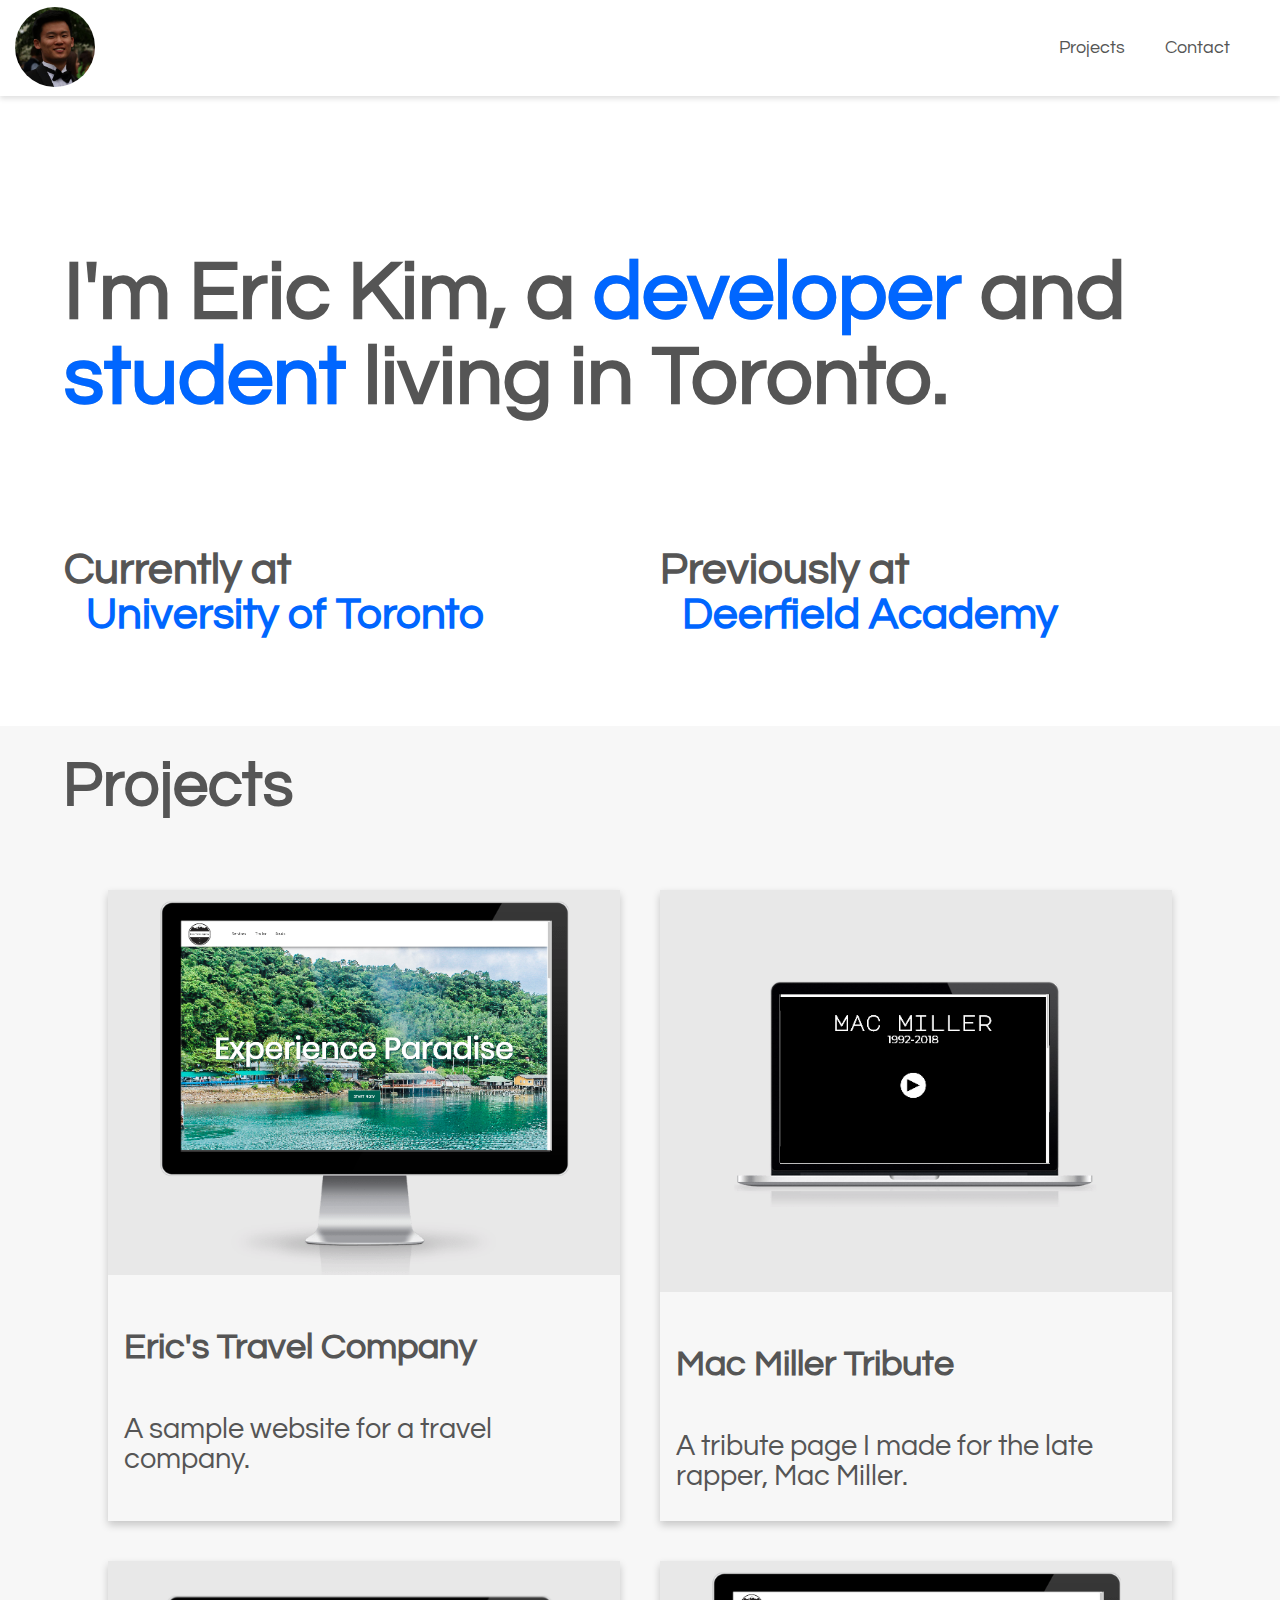
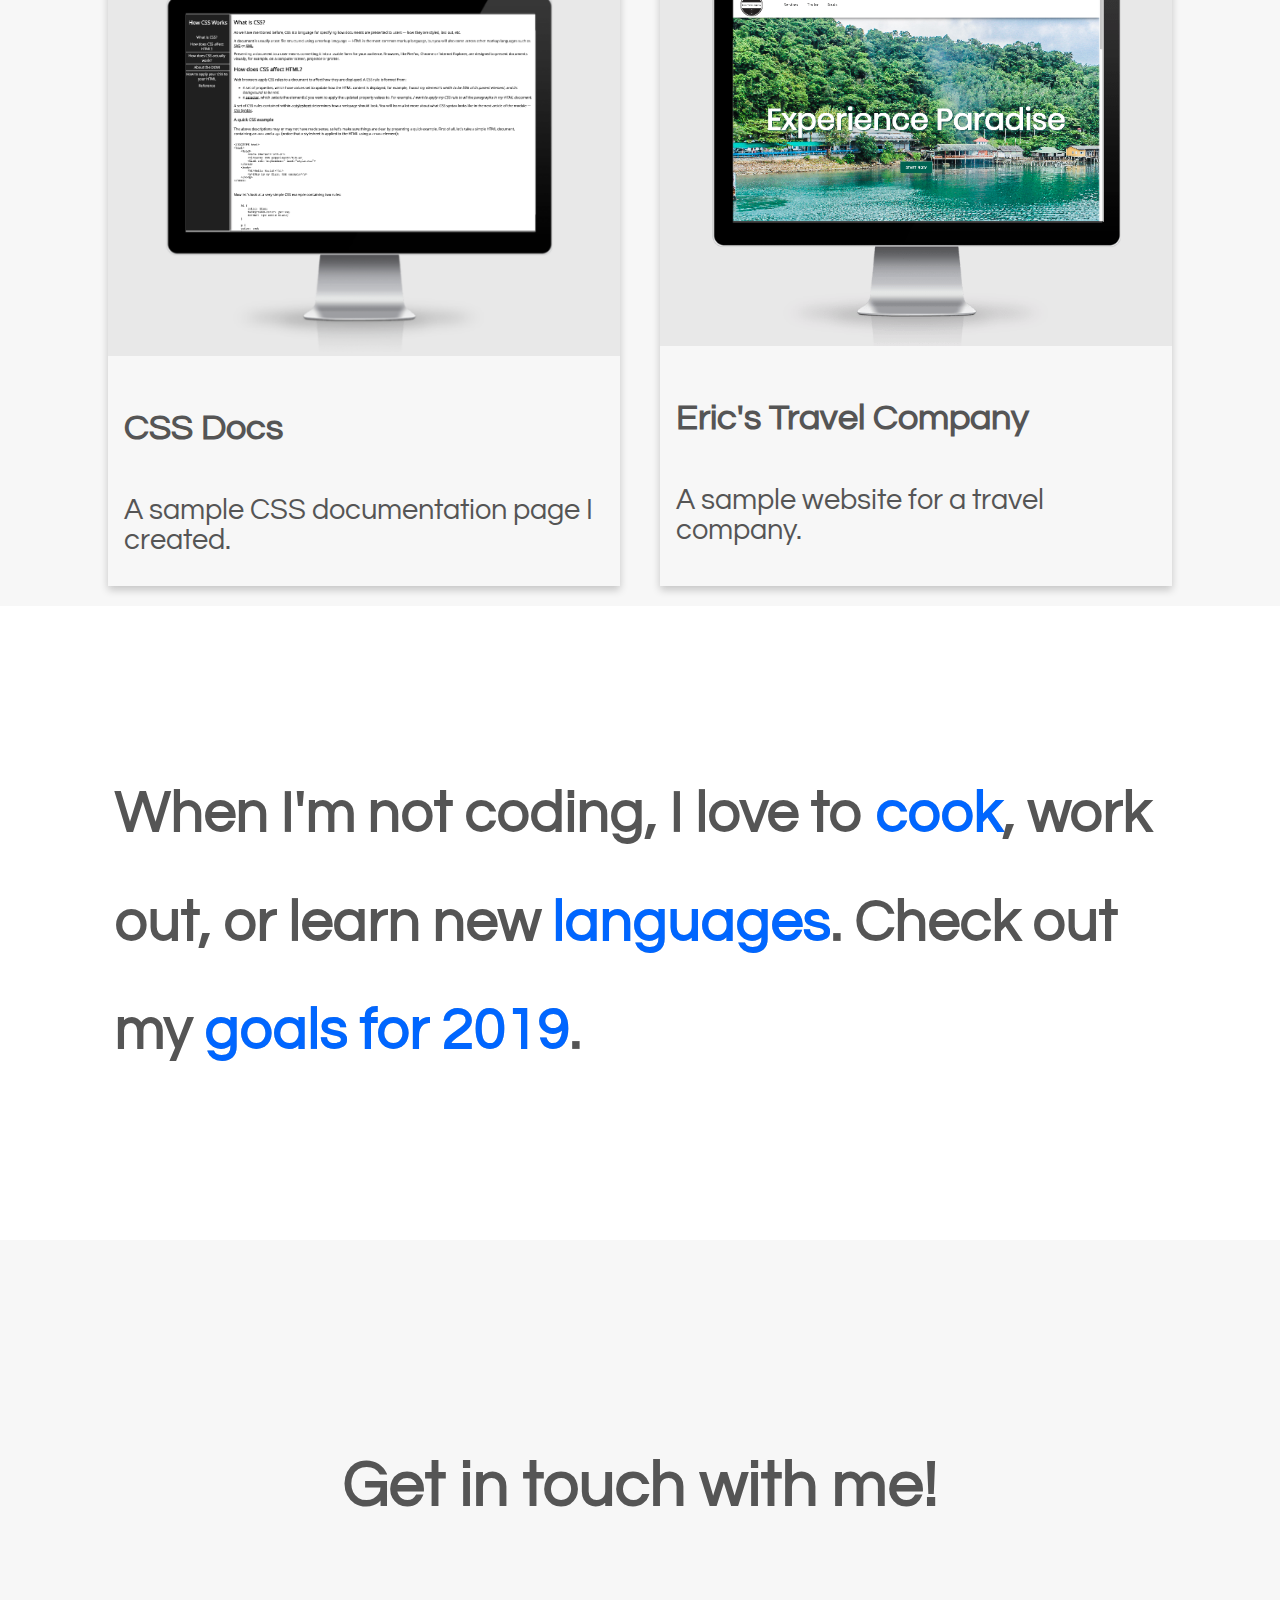
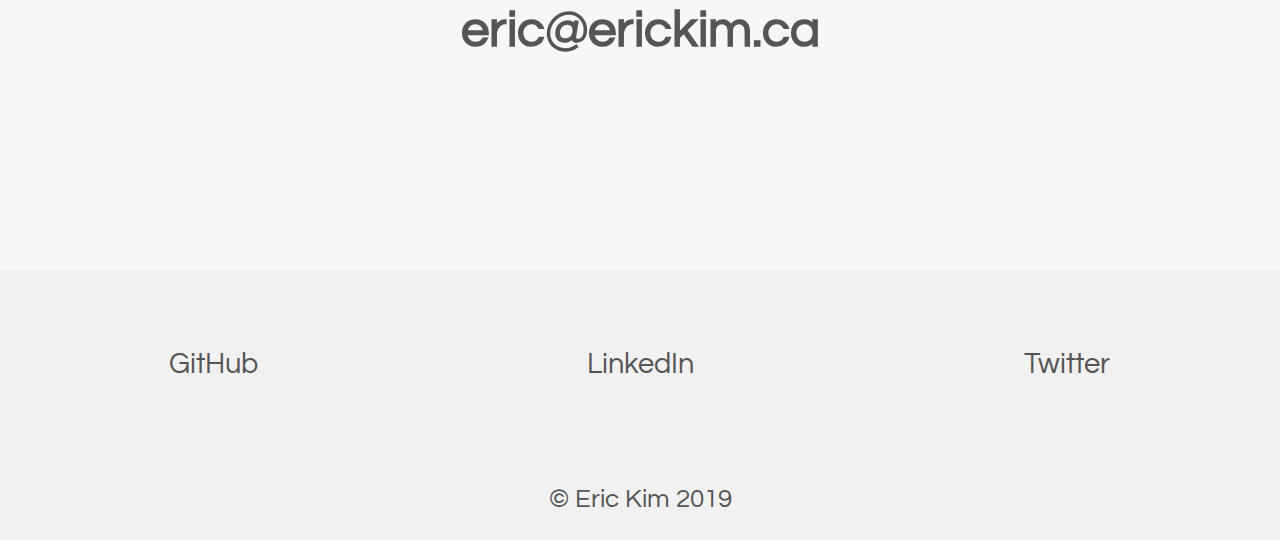
==== commit cd0f22f1: "updated goals and changed cooking link destination" ====
--- a/index.html
+++ b/index.html
@@ -81,7 +81,7 @@
         </div>
     </section>
     <section id="extra-about">
-        <h1>When I'm not coding, I love to <a href="https://www.instagram.com/uoftcooks/" target="_blank"></a>
+        <h1>When I'm not coding, I love to <a href="https://www.instagram.com/uoftcooks/" target="_blank">
             cook</a>, work out, or learn new <a href="https://www.duolingo.com/realerickim" target="_blank">languages</a>. 
             Check out my <a href="goals.html">goals for 2019</a>. 
         </h1> 
